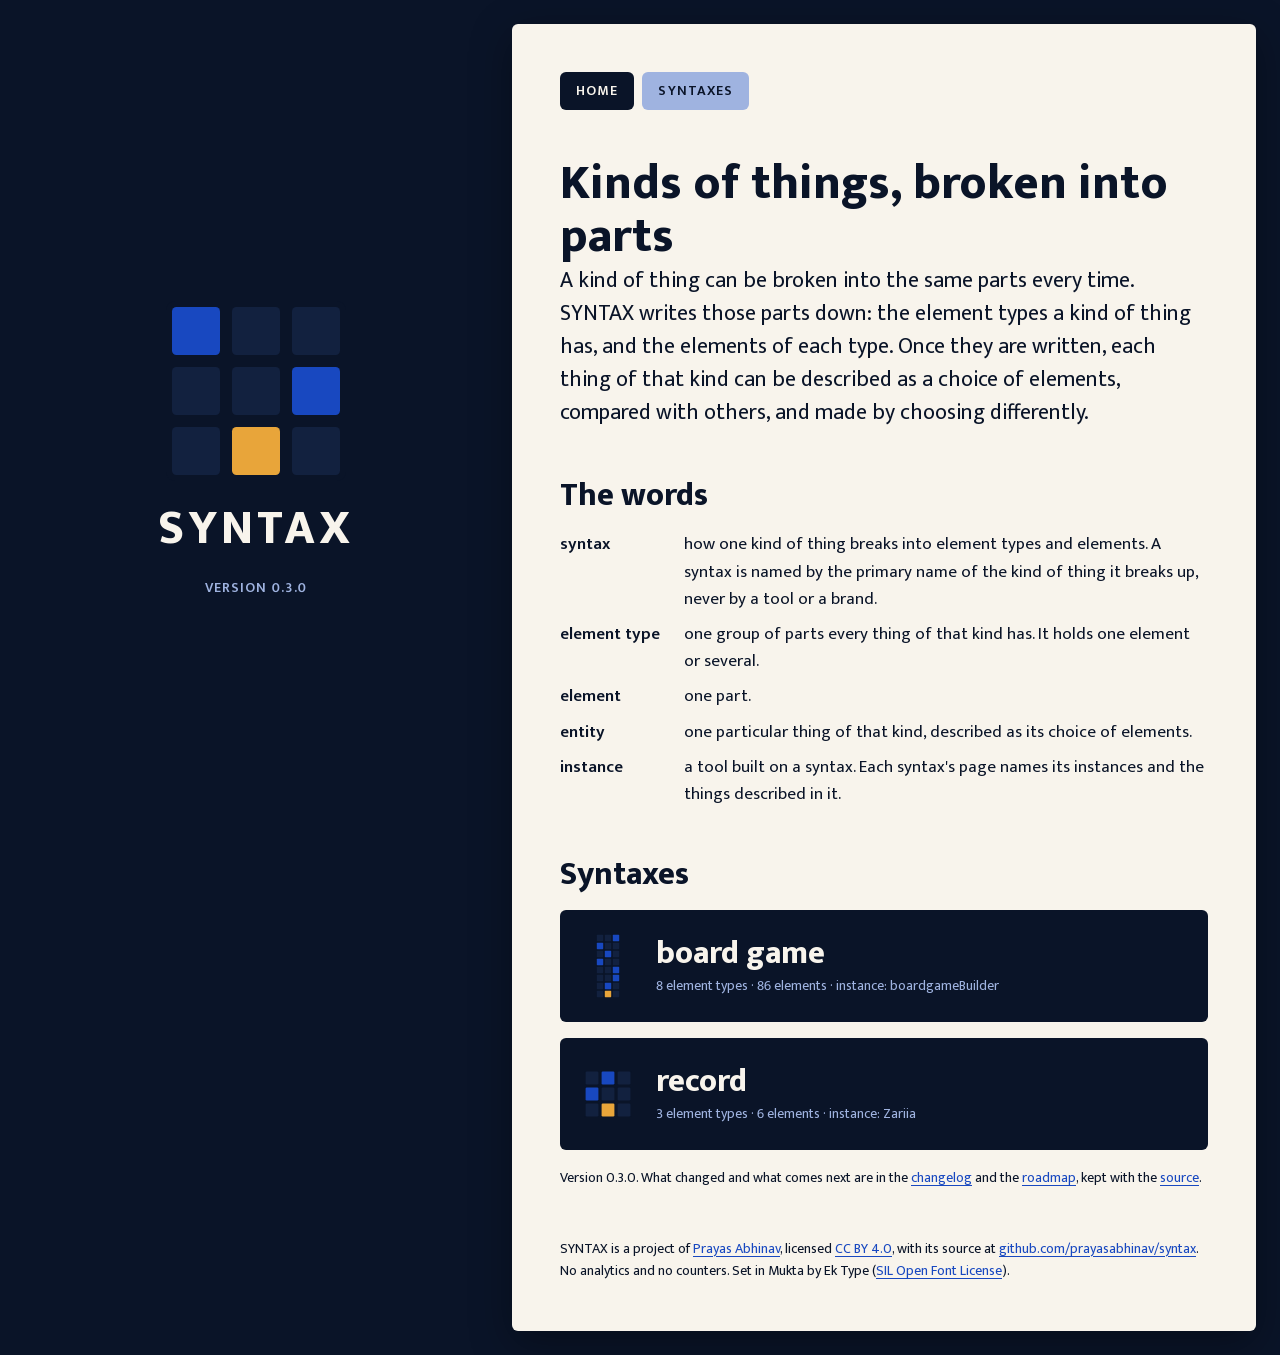
==== site/index.html @ c4255123 "Give each syntax a family mark, made from the syntax itself" ====
<!doctype html>
<html lang="en-GB">
<head>
<meta charset="utf-8">
<meta name="viewport" content="width=device-width, initial-scale=1">
<title>SYNTAX</title>
<meta name="description" content="SYNTAX breaks kinds of things into element types and elements, so that each thing of that kind can be described, compared and made from the same parts.">
<link rel="icon" href="/favicon.svg" type="image/svg+xml">
<link rel="preload" href="/fonts/mukta-400.woff2" as="font" type="font/woff2" crossorigin>
<style>/* SYNTAX — frontend-design-prayas-plain: the fixed tokens, Mukta only, served from /fonts with no request to Google.
   Two zones: the field (the mark alone on the night) and the sheet (everything read). */
@font-face { font-family: "Mukta"; font-weight: 400; font-display: swap; src: url(/fonts/mukta-400.woff2) format("woff2"); }
@font-face { font-family: "Mukta"; font-weight: 600; font-display: swap; src: url(/fonts/mukta-600.woff2) format("woff2"); }
@font-face { font-family: "Mukta"; font-weight: 800; font-display: swap; src: url(/fonts/mukta-800.woff2) format("woff2"); }

:root {
  --ground: #0a1428; --deep: #12213f; --cobalt: #1848c0; --cobalt-2: #3a6ae0; --mist: #9fb3e0;
  --sheet: #f8f4ec; --ink: #0a1428; --warm: #e8a53a; --radius: 6px;
  color-scheme: dark;
}
* { box-sizing: border-box; }
body { margin: 0; background: var(--ground); color: var(--ink); font: 400 17px/1.6 "Mukta", "Noto Sans", "Segoe UI", sans-serif; }

.page { display: grid; grid-template-columns: minmax(0, 2fr) minmax(0, 3fr); min-height: 100vh; }
.field { position: sticky; top: 0; height: 100vh; display: flex; flex-direction: column; justify-content: center; align-items: center; gap: 24px; padding: 48px 24px; color: var(--mist); }
.field a { color: inherit; text-decoration: none; display: flex; flex-direction: column; align-items: center; gap: 24px; }
.field svg { width: min(16rem, 60%); max-height: 56vh; height: auto; display: block; }
.field .v a { display: inline; color: inherit; }
.field .word { font-weight: 800; font-size: 48px; line-height: 1; letter-spacing: 0.08em; color: var(--sheet); }
.field .v { font-weight: 600; font-size: 14px; letter-spacing: 0.08em; text-transform: uppercase; font-variant-numeric: tabular-nums; }

.sheet { background: var(--sheet); margin: 24px 24px 24px 0; border-radius: var(--radius); box-shadow: 0 12px 40px rgba(0, 0, 0, 0.35); padding: 48px; }
main, footer { max-width: 46rem; }
.nav { display: flex; flex-wrap: wrap; gap: 8px; margin-bottom: 48px; }
.nav a { font-weight: 600; font-size: 14px; letter-spacing: 0.08em; text-transform: uppercase; color: var(--ink); text-decoration: none; background: var(--mist); padding: 8px 16px; border-radius: var(--radius); }
.nav a:hover, .nav a:focus-visible { background: var(--cobalt); color: var(--sheet); }
.nav a[aria-current="page"] { background: var(--ink); color: var(--sheet); }
main > * + * { margin-top: 16px; }
h1 { font-weight: 800; font-size: 48px; line-height: 1.1; margin: 0; }
h2 { font-weight: 800; font-size: 32px; line-height: 1.2; margin: 48px 0 0; }
h3 { font-weight: 800; font-size: 22px; line-height: 1.3; margin: 32px 0 0; }
p { margin: 0; }
.lede { font-size: 22px; line-height: 1.5; }
.label, .holds { font-weight: 600; font-size: 14px; letter-spacing: 0.08em; text-transform: uppercase; }
.holds { color: var(--cobalt); margin-left: 8px; vertical-align: middle; }
.aside { font-size: 14px; }
a { color: var(--cobalt); text-underline-offset: 3px; }

dl { display: grid; grid-template-columns: max-content minmax(0, 1fr); gap: 8px 24px; margin: 16px 0 0; }
dt { font-weight: 600; }
dd { margin: 0; }

/* A syntax on the index, and a type on its page: flat blocks of the deep tone, never a coloured rule */
.syntaxes { list-style: none; padding: 0; display: grid; gap: 16px; }
.syntaxes a { display: grid; grid-template-columns: auto minmax(0, 1fr); column-gap: 24px; align-items: center; background: var(--ink); color: var(--sheet); border-radius: var(--radius); padding: 24px; text-decoration: none; }
.syntaxes svg { grid-row: span 2; width: 48px; height: 64px; display: block; }
.syntaxes .name { display: block; font-weight: 800; font-size: 32px; line-height: 1.2; }
.syntaxes .what { display: block; font-size: 14px; color: var(--mist); font-variant-numeric: tabular-nums; }
.syntaxes a:hover, .syntaxes a:focus-visible { background: var(--cobalt); }
.syntaxes a:hover .what, .syntaxes a:focus-visible .what { color: var(--sheet); }

.type { margin-top: 32px; }
.type h3 { margin: 0; }
.type .aside { margin-top: 8px; font-size: 17px; }

.entities { display: flex; flex-wrap: wrap; gap: 8px; list-style: none; padding: 0; }
.entities a { display: block; background: var(--ink); color: var(--sheet); border-radius: var(--radius); padding: 4px 12px; font-size: 14px; text-decoration: none; }
.entities a:hover, .entities a:focus-visible { background: var(--cobalt); }

footer { margin-top: 48px; font-size: 14px; }

@media (max-width: 900px) {
  .page { grid-template-columns: minmax(0, 1fr); }
  .field { position: static; height: auto; padding: 32px 16px 24px; }
  .field a { flex-direction: row; gap: 16px; }
  .field svg { width: auto; height: 48px; }
  .field .word { font-size: 32px; }
  .sheet { margin: 0 16px 16px; padding: 24px; }
  .nav { margin-bottom: 32px; }
  h1 { font-size: 32px; }
  h2 { font-size: 22px; margin-top: 32px; }
  .lede { font-size: 17px; }
  dl { grid-template-columns: minmax(0, 1fr); gap: 0; }
  dd { margin-bottom: 8px; }
}
</style>
</head>
<body>
<div class="page">
<div class="field"><a href="/"><svg xmlns="http://www.w3.org/2000/svg" viewBox="0 0 120 120" role="img" aria-label="SYNTAX">
  <title>SYNTAX: three element types, one element chosen from each</title>
  <rect width="120" height="120" rx="6" fill="#0a1428"/>
  <g fill="#12213f">
    <rect x="44" y="4" width="32" height="32" rx="3"/><rect x="84" y="4" width="32" height="32" rx="3"/>
    <rect x="4" y="44" width="32" height="32" rx="3"/><rect x="44" y="44" width="32" height="32" rx="3"/>
    <rect x="4" y="84" width="32" height="32" rx="3"/><rect x="84" y="84" width="32" height="32" rx="3"/>
  </g>
  <rect x="4" y="4" width="32" height="32" rx="3" fill="#1848c0"/>
  <rect x="84" y="44" width="32" height="32" rx="3" fill="#1848c0"/>
  <rect x="44" y="84" width="32" height="32" rx="3" fill="#e8a53a"/>
</svg>
<span class="word">SYNTAX</span></a><span class="v">Version 0.3.0</span></div>
<div class="sheet">
<nav class="nav"><a href="/" aria-current="page">Home</a><a href="/syntaxes/">Syntaxes</a></nav>
<main><h1>Kinds of things, broken into parts</h1>
<p class="lede">A kind of thing can be broken into the same parts every time. SYNTAX writes those parts down: the element types a kind of thing has, and the elements of each type. Once they are written, each thing of that kind can be described as a choice of elements, compared with others, and made by choosing differently.</p>
<h2>The words</h2>
<dl class="words">
<dt>syntax</dt><dd>how one kind of thing breaks into element types and elements. A syntax is named by the primary name of the kind of thing it breaks up, never by a tool or a brand.</dd>
<dt>element type</dt><dd>one group of parts every thing of that kind has. It holds one element or several.</dd>
<dt>element</dt><dd>one part.</dd>
<dt>entity</dt><dd>one particular thing of that kind, described as its choice of elements.</dd>
<dt>instance</dt><dd>a tool built on a syntax. Each syntax's page names its instances and the things described in it.</dd>
</dl>
<h2>Syntaxes</h2>
<ul class="syntaxes"><li><a href="/board-game/"><svg xmlns="http://www.w3.org/2000/svg" viewBox="0 0 120 320" role="img" aria-label="The board game syntax"><title>The board game syntax: 8 element types, one element chosen from each</title><rect width="120" height="320" rx="6" fill="#0a1428"/><rect x="4" y="4" width="32" height="32" rx="3" fill="#12213f"/><rect x="44" y="4" width="32" height="32" rx="3" fill="#12213f"/><rect x="84" y="4" width="32" height="32" rx="3" fill="#1848c0"/><rect x="4" y="44" width="32" height="32" rx="3" fill="#1848c0"/><rect x="44" y="44" width="32" height="32" rx="3" fill="#12213f"/><rect x="84" y="44" width="32" height="32" rx="3" fill="#12213f"/><rect x="4" y="84" width="32" height="32" rx="3" fill="#12213f"/><rect x="44" y="84" width="32" height="32" rx="3" fill="#1848c0"/><rect x="84" y="84" width="32" height="32" rx="3" fill="#12213f"/><rect x="4" y="124" width="32" height="32" rx="3" fill="#1848c0"/><rect x="44" y="124" width="32" height="32" rx="3" fill="#12213f"/><rect x="84" y="124" width="32" height="32" rx="3" fill="#12213f"/><rect x="4" y="164" width="32" height="32" rx="3" fill="#12213f"/><rect x="44" y="164" width="32" height="32" rx="3" fill="#12213f"/><rect x="84" y="164" width="32" height="32" rx="3" fill="#1848c0"/><rect x="4" y="204" width="32" height="32" rx="3" fill="#12213f"/><rect x="44" y="204" width="32" height="32" rx="3" fill="#12213f"/><rect x="84" y="204" width="32" height="32" rx="3" fill="#1848c0"/><rect x="4" y="244" width="32" height="32" rx="3" fill="#12213f"/><rect x="44" y="244" width="32" height="32" rx="3" fill="#1848c0"/><rect x="84" y="244" width="32" height="32" rx="3" fill="#12213f"/><rect x="4" y="284" width="32" height="32" rx="3" fill="#12213f"/><rect x="44" y="284" width="32" height="32" rx="3" fill="#e8a53a"/><rect x="84" y="284" width="32" height="32" rx="3" fill="#12213f"/></svg><span class="name">board game</span><span class="what">8 element types · 86 elements · instance: boardgameBuilder</span></a></li><li><a href="/record/"><svg xmlns="http://www.w3.org/2000/svg" viewBox="0 0 120 120" role="img" aria-label="The record syntax"><title>The record syntax: 3 element types, one element chosen from each</title><rect width="120" height="120" rx="6" fill="#0a1428"/><rect x="4" y="4" width="32" height="32" rx="3" fill="#12213f"/><rect x="44" y="4" width="32" height="32" rx="3" fill="#1848c0"/><rect x="84" y="4" width="32" height="32" rx="3" fill="#12213f"/><rect x="4" y="44" width="32" height="32" rx="3" fill="#1848c0"/><rect x="44" y="44" width="32" height="32" rx="3" fill="#12213f"/><rect x="84" y="44" width="32" height="32" rx="3" fill="#12213f"/><rect x="4" y="84" width="32" height="32" rx="3" fill="#12213f"/><rect x="44" y="84" width="32" height="32" rx="3" fill="#e8a53a"/><rect x="84" y="84" width="32" height="32" rx="3" fill="#12213f"/></svg><span class="name">record</span><span class="what">3 element types · 6 elements · instance: Zariia</span></a></li></ul>
<p class="aside">Version 0.3.0. What changed and what comes next are in the <a href="https://github.com/prayasabhinav/syntax/blob/main/CHANGELOG.md">changelog</a> and the <a href="https://github.com/prayasabhinav/syntax/blob/main/ROADMAP.md">roadmap</a>, kept with the <a href="https://github.com/prayasabhinav/syntax">source</a>.</p></main>
<footer><p>SYNTAX is a project of <a href="https://prayasabhinav.net">Prayas Abhinav</a>, licensed <a href="https://creativecommons.org/licenses/by/4.0/">CC BY 4.0</a>, with its source at <a href="https://github.com/prayasabhinav/syntax">github.com/prayasabhinav/syntax</a>. No analytics and no counters. Set in Mukta by Ek Type (<a href="/fonts/OFL.txt">SIL Open Font License</a>).</p></footer>
</div>
</div>
</body>
</html>
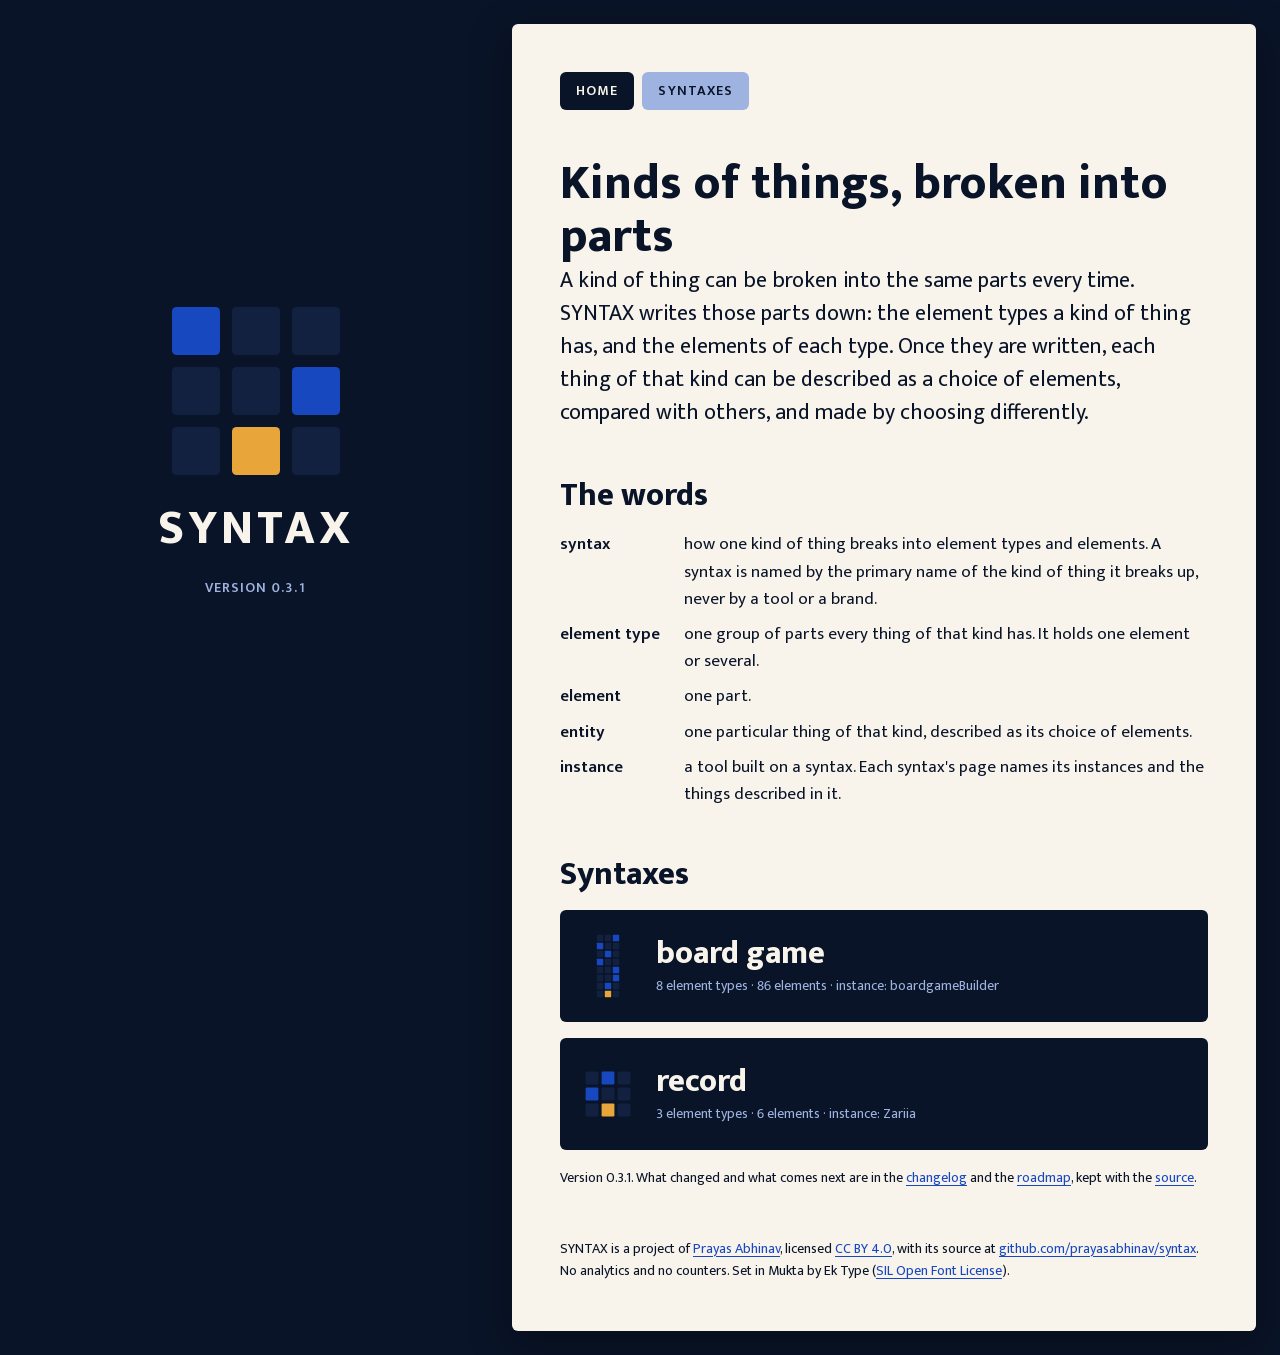
==== commit 327b869c: "Link the record syntax's instance to Zariia's simulator (0.3.1)" ====
--- a/site/index.html
+++ b/site/index.html
@@ -99,7 +99,7 @@
   <rect x="84" y="44" width="32" height="32" rx="3" fill="#1848c0"/>
   <rect x="44" y="84" width="32" height="32" rx="3" fill="#e8a53a"/>
 </svg>
-<span class="word">SYNTAX</span></a><span class="v">Version 0.3.0</span></div>
+<span class="word">SYNTAX</span></a><span class="v">Version 0.3.1</span></div>
 <div class="sheet">
 <nav class="nav"><a href="/" aria-current="page">Home</a><a href="/syntaxes/">Syntaxes</a></nav>
 <main><h1>Kinds of things, broken into parts</h1>
@@ -114,7 +114,7 @@
 </dl>
 <h2>Syntaxes</h2>
 <ul class="syntaxes"><li><a href="/board-game/"><svg xmlns="http://www.w3.org/2000/svg" viewBox="0 0 120 320" role="img" aria-label="The board game syntax"><title>The board game syntax: 8 element types, one element chosen from each</title><rect width="120" height="320" rx="6" fill="#0a1428"/><rect x="4" y="4" width="32" height="32" rx="3" fill="#12213f"/><rect x="44" y="4" width="32" height="32" rx="3" fill="#12213f"/><rect x="84" y="4" width="32" height="32" rx="3" fill="#1848c0"/><rect x="4" y="44" width="32" height="32" rx="3" fill="#1848c0"/><rect x="44" y="44" width="32" height="32" rx="3" fill="#12213f"/><rect x="84" y="44" width="32" height="32" rx="3" fill="#12213f"/><rect x="4" y="84" width="32" height="32" rx="3" fill="#12213f"/><rect x="44" y="84" width="32" height="32" rx="3" fill="#1848c0"/><rect x="84" y="84" width="32" height="32" rx="3" fill="#12213f"/><rect x="4" y="124" width="32" height="32" rx="3" fill="#1848c0"/><rect x="44" y="124" width="32" height="32" rx="3" fill="#12213f"/><rect x="84" y="124" width="32" height="32" rx="3" fill="#12213f"/><rect x="4" y="164" width="32" height="32" rx="3" fill="#12213f"/><rect x="44" y="164" width="32" height="32" rx="3" fill="#12213f"/><rect x="84" y="164" width="32" height="32" rx="3" fill="#1848c0"/><rect x="4" y="204" width="32" height="32" rx="3" fill="#12213f"/><rect x="44" y="204" width="32" height="32" rx="3" fill="#12213f"/><rect x="84" y="204" width="32" height="32" rx="3" fill="#1848c0"/><rect x="4" y="244" width="32" height="32" rx="3" fill="#12213f"/><rect x="44" y="244" width="32" height="32" rx="3" fill="#1848c0"/><rect x="84" y="244" width="32" height="32" rx="3" fill="#12213f"/><rect x="4" y="284" width="32" height="32" rx="3" fill="#12213f"/><rect x="44" y="284" width="32" height="32" rx="3" fill="#e8a53a"/><rect x="84" y="284" width="32" height="32" rx="3" fill="#12213f"/></svg><span class="name">board game</span><span class="what">8 element types · 86 elements · instance: boardgameBuilder</span></a></li><li><a href="/record/"><svg xmlns="http://www.w3.org/2000/svg" viewBox="0 0 120 120" role="img" aria-label="The record syntax"><title>The record syntax: 3 element types, one element chosen from each</title><rect width="120" height="120" rx="6" fill="#0a1428"/><rect x="4" y="4" width="32" height="32" rx="3" fill="#12213f"/><rect x="44" y="4" width="32" height="32" rx="3" fill="#1848c0"/><rect x="84" y="4" width="32" height="32" rx="3" fill="#12213f"/><rect x="4" y="44" width="32" height="32" rx="3" fill="#1848c0"/><rect x="44" y="44" width="32" height="32" rx="3" fill="#12213f"/><rect x="84" y="44" width="32" height="32" rx="3" fill="#12213f"/><rect x="4" y="84" width="32" height="32" rx="3" fill="#12213f"/><rect x="44" y="84" width="32" height="32" rx="3" fill="#e8a53a"/><rect x="84" y="84" width="32" height="32" rx="3" fill="#12213f"/></svg><span class="name">record</span><span class="what">3 element types · 6 elements · instance: Zariia</span></a></li></ul>
-<p class="aside">Version 0.3.0. What changed and what comes next are in the <a href="https://github.com/prayasabhinav/syntax/blob/main/CHANGELOG.md">changelog</a> and the <a href="https://github.com/prayasabhinav/syntax/blob/main/ROADMAP.md">roadmap</a>, kept with the <a href="https://github.com/prayasabhinav/syntax">source</a>.</p></main>
+<p class="aside">Version 0.3.1. What changed and what comes next are in the <a href="https://github.com/prayasabhinav/syntax/blob/main/CHANGELOG.md">changelog</a> and the <a href="https://github.com/prayasabhinav/syntax/blob/main/ROADMAP.md">roadmap</a>, kept with the <a href="https://github.com/prayasabhinav/syntax">source</a>.</p></main>
 <footer><p>SYNTAX is a project of <a href="https://prayasabhinav.net">Prayas Abhinav</a>, licensed <a href="https://creativecommons.org/licenses/by/4.0/">CC BY 4.0</a>, with its source at <a href="https://github.com/prayasabhinav/syntax">github.com/prayasabhinav/syntax</a>. No analytics and no counters. Set in Mukta by Ek Type (<a href="/fonts/OFL.txt">SIL Open Font License</a>).</p></footer>
 </div>
 </div>
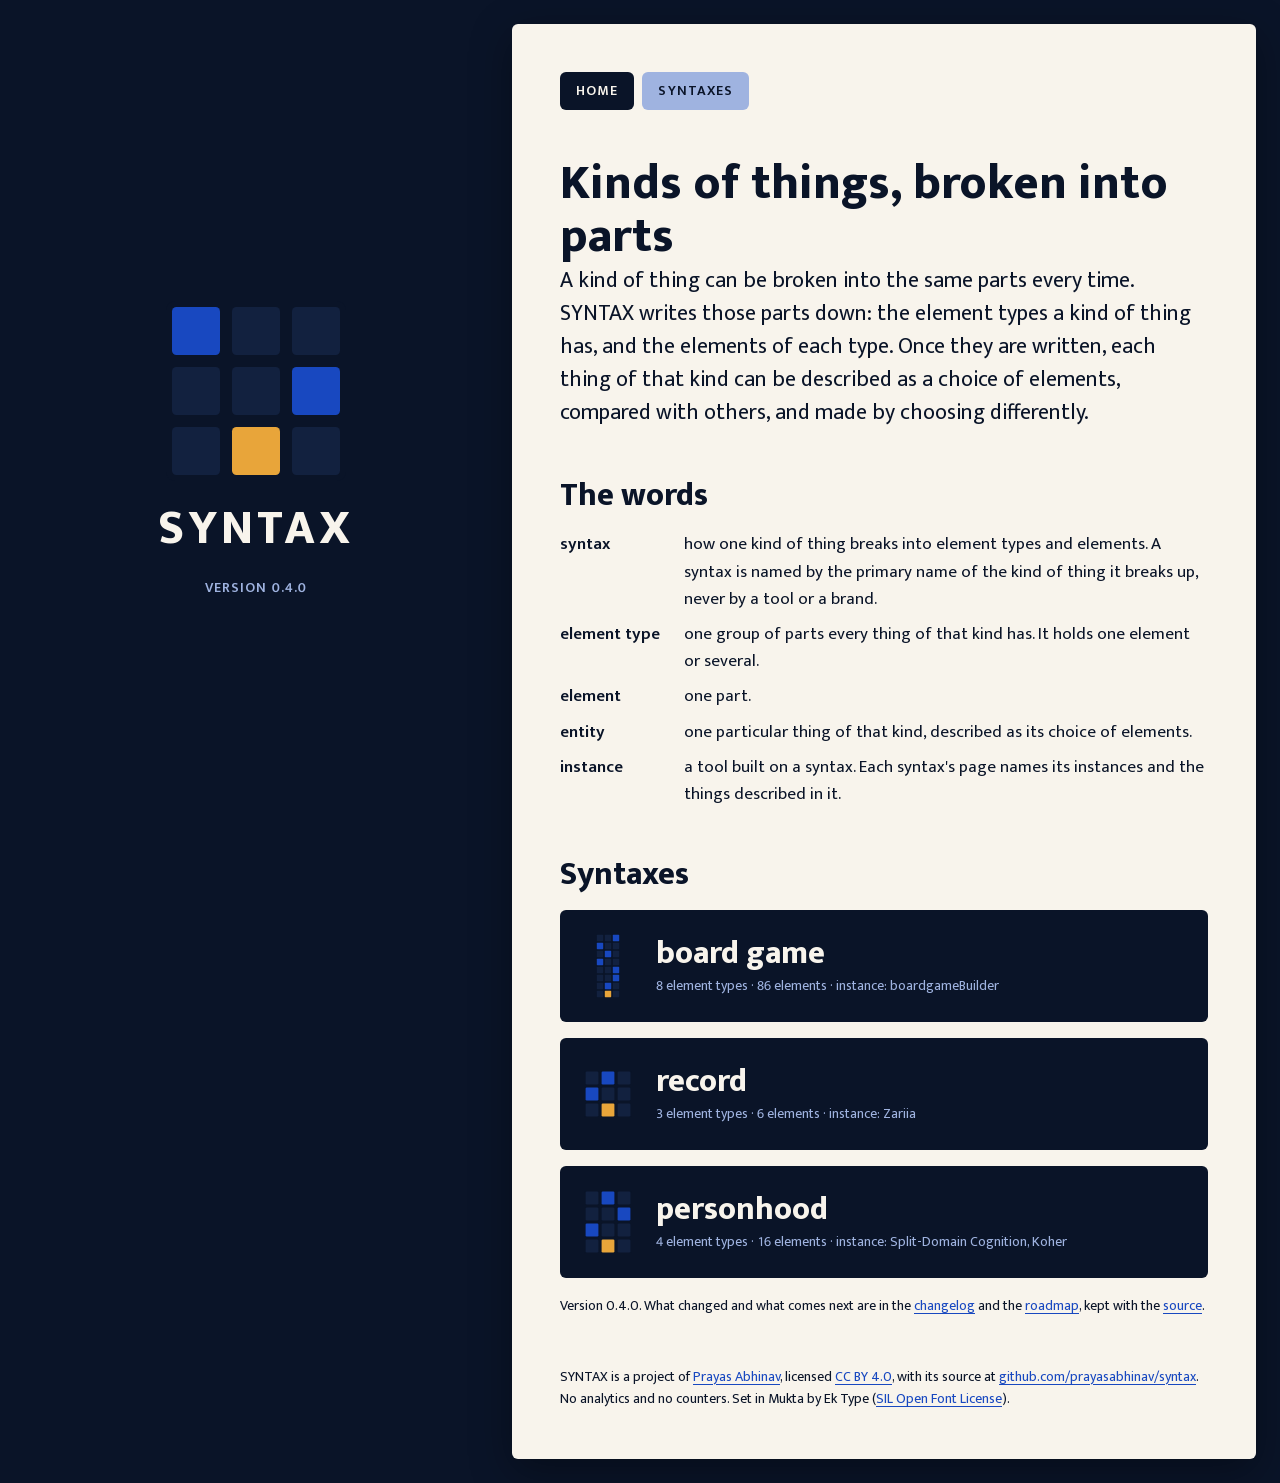
==== commit d39b79dc: "Add the personhood syntax, read from Split-Domain Cognition (0.4.0)" ====
--- a/site/index.html
+++ b/site/index.html
@@ -99,7 +99,7 @@
   <rect x="84" y="44" width="32" height="32" rx="3" fill="#1848c0"/>
   <rect x="44" y="84" width="32" height="32" rx="3" fill="#e8a53a"/>
 </svg>
-<span class="word">SYNTAX</span></a><span class="v">Version 0.3.1</span></div>
+<span class="word">SYNTAX</span></a><span class="v">Version 0.4.0</span></div>
 <div class="sheet">
 <nav class="nav"><a href="/" aria-current="page">Home</a><a href="/syntaxes/">Syntaxes</a></nav>
 <main><h1>Kinds of things, broken into parts</h1>
@@ -113,8 +113,8 @@
 <dt>instance</dt><dd>a tool built on a syntax. Each syntax's page names its instances and the things described in it.</dd>
 </dl>
 <h2>Syntaxes</h2>
-<ul class="syntaxes"><li><a href="/board-game/"><svg xmlns="http://www.w3.org/2000/svg" viewBox="0 0 120 320" role="img" aria-label="The board game syntax"><title>The board game syntax: 8 element types, one element chosen from each</title><rect width="120" height="320" rx="6" fill="#0a1428"/><rect x="4" y="4" width="32" height="32" rx="3" fill="#12213f"/><rect x="44" y="4" width="32" height="32" rx="3" fill="#12213f"/><rect x="84" y="4" width="32" height="32" rx="3" fill="#1848c0"/><rect x="4" y="44" width="32" height="32" rx="3" fill="#1848c0"/><rect x="44" y="44" width="32" height="32" rx="3" fill="#12213f"/><rect x="84" y="44" width="32" height="32" rx="3" fill="#12213f"/><rect x="4" y="84" width="32" height="32" rx="3" fill="#12213f"/><rect x="44" y="84" width="32" height="32" rx="3" fill="#1848c0"/><rect x="84" y="84" width="32" height="32" rx="3" fill="#12213f"/><rect x="4" y="124" width="32" height="32" rx="3" fill="#1848c0"/><rect x="44" y="124" width="32" height="32" rx="3" fill="#12213f"/><rect x="84" y="124" width="32" height="32" rx="3" fill="#12213f"/><rect x="4" y="164" width="32" height="32" rx="3" fill="#12213f"/><rect x="44" y="164" width="32" height="32" rx="3" fill="#12213f"/><rect x="84" y="164" width="32" height="32" rx="3" fill="#1848c0"/><rect x="4" y="204" width="32" height="32" rx="3" fill="#12213f"/><rect x="44" y="204" width="32" height="32" rx="3" fill="#12213f"/><rect x="84" y="204" width="32" height="32" rx="3" fill="#1848c0"/><rect x="4" y="244" width="32" height="32" rx="3" fill="#12213f"/><rect x="44" y="244" width="32" height="32" rx="3" fill="#1848c0"/><rect x="84" y="244" width="32" height="32" rx="3" fill="#12213f"/><rect x="4" y="284" width="32" height="32" rx="3" fill="#12213f"/><rect x="44" y="284" width="32" height="32" rx="3" fill="#e8a53a"/><rect x="84" y="284" width="32" height="32" rx="3" fill="#12213f"/></svg><span class="name">board game</span><span class="what">8 element types · 86 elements · instance: boardgameBuilder</span></a></li><li><a href="/record/"><svg xmlns="http://www.w3.org/2000/svg" viewBox="0 0 120 120" role="img" aria-label="The record syntax"><title>The record syntax: 3 element types, one element chosen from each</title><rect width="120" height="120" rx="6" fill="#0a1428"/><rect x="4" y="4" width="32" height="32" rx="3" fill="#12213f"/><rect x="44" y="4" width="32" height="32" rx="3" fill="#1848c0"/><rect x="84" y="4" width="32" height="32" rx="3" fill="#12213f"/><rect x="4" y="44" width="32" height="32" rx="3" fill="#1848c0"/><rect x="44" y="44" width="32" height="32" rx="3" fill="#12213f"/><rect x="84" y="44" width="32" height="32" rx="3" fill="#12213f"/><rect x="4" y="84" width="32" height="32" rx="3" fill="#12213f"/><rect x="44" y="84" width="32" height="32" rx="3" fill="#e8a53a"/><rect x="84" y="84" width="32" height="32" rx="3" fill="#12213f"/></svg><span class="name">record</span><span class="what">3 element types · 6 elements · instance: Zariia</span></a></li></ul>
-<p class="aside">Version 0.3.1. What changed and what comes next are in the <a href="https://github.com/prayasabhinav/syntax/blob/main/CHANGELOG.md">changelog</a> and the <a href="https://github.com/prayasabhinav/syntax/blob/main/ROADMAP.md">roadmap</a>, kept with the <a href="https://github.com/prayasabhinav/syntax">source</a>.</p></main>
+<ul class="syntaxes"><li><a href="/board-game/"><svg xmlns="http://www.w3.org/2000/svg" viewBox="0 0 120 320" role="img" aria-label="The board game syntax"><title>The board game syntax: 8 element types, one element chosen from each</title><rect width="120" height="320" rx="6" fill="#0a1428"/><rect x="4" y="4" width="32" height="32" rx="3" fill="#12213f"/><rect x="44" y="4" width="32" height="32" rx="3" fill="#12213f"/><rect x="84" y="4" width="32" height="32" rx="3" fill="#1848c0"/><rect x="4" y="44" width="32" height="32" rx="3" fill="#1848c0"/><rect x="44" y="44" width="32" height="32" rx="3" fill="#12213f"/><rect x="84" y="44" width="32" height="32" rx="3" fill="#12213f"/><rect x="4" y="84" width="32" height="32" rx="3" fill="#12213f"/><rect x="44" y="84" width="32" height="32" rx="3" fill="#1848c0"/><rect x="84" y="84" width="32" height="32" rx="3" fill="#12213f"/><rect x="4" y="124" width="32" height="32" rx="3" fill="#1848c0"/><rect x="44" y="124" width="32" height="32" rx="3" fill="#12213f"/><rect x="84" y="124" width="32" height="32" rx="3" fill="#12213f"/><rect x="4" y="164" width="32" height="32" rx="3" fill="#12213f"/><rect x="44" y="164" width="32" height="32" rx="3" fill="#12213f"/><rect x="84" y="164" width="32" height="32" rx="3" fill="#1848c0"/><rect x="4" y="204" width="32" height="32" rx="3" fill="#12213f"/><rect x="44" y="204" width="32" height="32" rx="3" fill="#12213f"/><rect x="84" y="204" width="32" height="32" rx="3" fill="#1848c0"/><rect x="4" y="244" width="32" height="32" rx="3" fill="#12213f"/><rect x="44" y="244" width="32" height="32" rx="3" fill="#1848c0"/><rect x="84" y="244" width="32" height="32" rx="3" fill="#12213f"/><rect x="4" y="284" width="32" height="32" rx="3" fill="#12213f"/><rect x="44" y="284" width="32" height="32" rx="3" fill="#e8a53a"/><rect x="84" y="284" width="32" height="32" rx="3" fill="#12213f"/></svg><span class="name">board game</span><span class="what">8 element types · 86 elements · instance: boardgameBuilder</span></a></li><li><a href="/record/"><svg xmlns="http://www.w3.org/2000/svg" viewBox="0 0 120 120" role="img" aria-label="The record syntax"><title>The record syntax: 3 element types, one element chosen from each</title><rect width="120" height="120" rx="6" fill="#0a1428"/><rect x="4" y="4" width="32" height="32" rx="3" fill="#12213f"/><rect x="44" y="4" width="32" height="32" rx="3" fill="#1848c0"/><rect x="84" y="4" width="32" height="32" rx="3" fill="#12213f"/><rect x="4" y="44" width="32" height="32" rx="3" fill="#1848c0"/><rect x="44" y="44" width="32" height="32" rx="3" fill="#12213f"/><rect x="84" y="44" width="32" height="32" rx="3" fill="#12213f"/><rect x="4" y="84" width="32" height="32" rx="3" fill="#12213f"/><rect x="44" y="84" width="32" height="32" rx="3" fill="#e8a53a"/><rect x="84" y="84" width="32" height="32" rx="3" fill="#12213f"/></svg><span class="name">record</span><span class="what">3 element types · 6 elements · instance: Zariia</span></a></li><li><a href="/personhood/"><svg xmlns="http://www.w3.org/2000/svg" viewBox="0 0 120 160" role="img" aria-label="The personhood syntax"><title>The personhood syntax: 4 element types, one element chosen from each</title><rect width="120" height="160" rx="6" fill="#0a1428"/><rect x="4" y="4" width="32" height="32" rx="3" fill="#12213f"/><rect x="44" y="4" width="32" height="32" rx="3" fill="#1848c0"/><rect x="84" y="4" width="32" height="32" rx="3" fill="#12213f"/><rect x="4" y="44" width="32" height="32" rx="3" fill="#12213f"/><rect x="44" y="44" width="32" height="32" rx="3" fill="#12213f"/><rect x="84" y="44" width="32" height="32" rx="3" fill="#1848c0"/><rect x="4" y="84" width="32" height="32" rx="3" fill="#1848c0"/><rect x="44" y="84" width="32" height="32" rx="3" fill="#12213f"/><rect x="84" y="84" width="32" height="32" rx="3" fill="#12213f"/><rect x="4" y="124" width="32" height="32" rx="3" fill="#12213f"/><rect x="44" y="124" width="32" height="32" rx="3" fill="#e8a53a"/><rect x="84" y="124" width="32" height="32" rx="3" fill="#12213f"/></svg><span class="name">personhood</span><span class="what">4 element types · 16 elements · instance: Split-Domain Cognition, Koher</span></a></li></ul>
+<p class="aside">Version 0.4.0. What changed and what comes next are in the <a href="https://github.com/prayasabhinav/syntax/blob/main/CHANGELOG.md">changelog</a> and the <a href="https://github.com/prayasabhinav/syntax/blob/main/ROADMAP.md">roadmap</a>, kept with the <a href="https://github.com/prayasabhinav/syntax">source</a>.</p></main>
 <footer><p>SYNTAX is a project of <a href="https://prayasabhinav.net">Prayas Abhinav</a>, licensed <a href="https://creativecommons.org/licenses/by/4.0/">CC BY 4.0</a>, with its source at <a href="https://github.com/prayasabhinav/syntax">github.com/prayasabhinav/syntax</a>. No analytics and no counters. Set in Mukta by Ek Type (<a href="/fonts/OFL.txt">SIL Open Font License</a>).</p></footer>
 </div>
 </div>
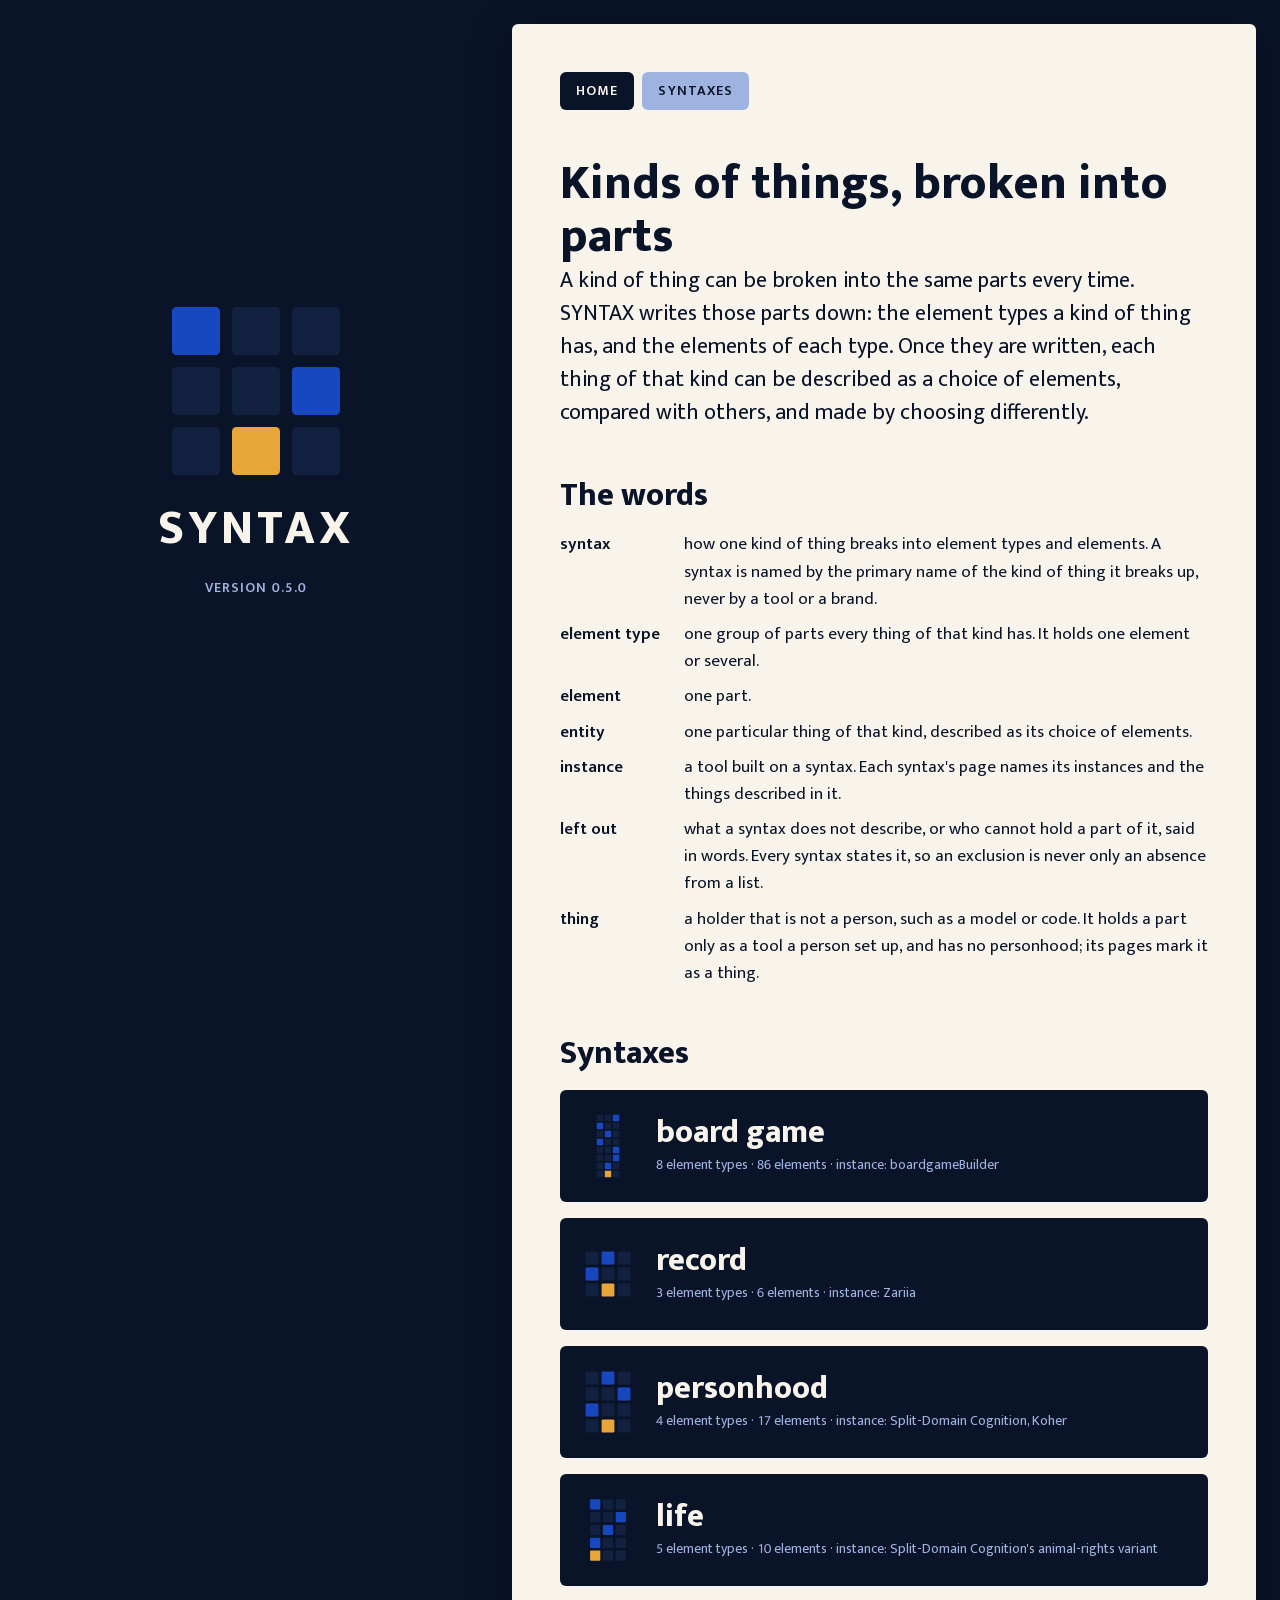
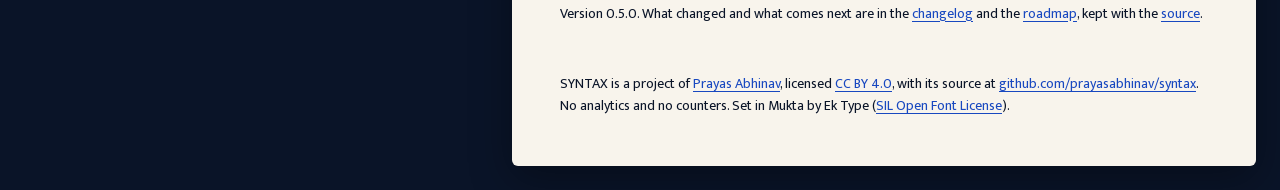
==== commit 463d4807: "Add the life syntax; state what every syntax leaves out; mark things as things (0.5.0)" ====
--- a/site/index.html
+++ b/site/index.html
@@ -99,7 +99,7 @@
   <rect x="84" y="44" width="32" height="32" rx="3" fill="#1848c0"/>
   <rect x="44" y="84" width="32" height="32" rx="3" fill="#e8a53a"/>
 </svg>
-<span class="word">SYNTAX</span></a><span class="v">Version 0.4.0</span></div>
+<span class="word">SYNTAX</span></a><span class="v">Version 0.5.0</span></div>
 <div class="sheet">
 <nav class="nav"><a href="/" aria-current="page">Home</a><a href="/syntaxes/">Syntaxes</a></nav>
 <main><h1>Kinds of things, broken into parts</h1>
@@ -111,10 +111,12 @@
 <dt>element</dt><dd>one part.</dd>
 <dt>entity</dt><dd>one particular thing of that kind, described as its choice of elements.</dd>
 <dt>instance</dt><dd>a tool built on a syntax. Each syntax's page names its instances and the things described in it.</dd>
+<dt>left out</dt><dd>what a syntax does not describe, or who cannot hold a part of it, said in words. Every syntax states it, so an exclusion is never only an absence from a list.</dd>
+<dt>thing</dt><dd>a holder that is not a person, such as a model or code. It holds a part only as a tool a person set up, and has no personhood; its pages mark it as a thing.</dd>
 </dl>
 <h2>Syntaxes</h2>
-<ul class="syntaxes"><li><a href="/board-game/"><svg xmlns="http://www.w3.org/2000/svg" viewBox="0 0 120 320" role="img" aria-label="The board game syntax"><title>The board game syntax: 8 element types, one element chosen from each</title><rect width="120" height="320" rx="6" fill="#0a1428"/><rect x="4" y="4" width="32" height="32" rx="3" fill="#12213f"/><rect x="44" y="4" width="32" height="32" rx="3" fill="#12213f"/><rect x="84" y="4" width="32" height="32" rx="3" fill="#1848c0"/><rect x="4" y="44" width="32" height="32" rx="3" fill="#1848c0"/><rect x="44" y="44" width="32" height="32" rx="3" fill="#12213f"/><rect x="84" y="44" width="32" height="32" rx="3" fill="#12213f"/><rect x="4" y="84" width="32" height="32" rx="3" fill="#12213f"/><rect x="44" y="84" width="32" height="32" rx="3" fill="#1848c0"/><rect x="84" y="84" width="32" height="32" rx="3" fill="#12213f"/><rect x="4" y="124" width="32" height="32" rx="3" fill="#1848c0"/><rect x="44" y="124" width="32" height="32" rx="3" fill="#12213f"/><rect x="84" y="124" width="32" height="32" rx="3" fill="#12213f"/><rect x="4" y="164" width="32" height="32" rx="3" fill="#12213f"/><rect x="44" y="164" width="32" height="32" rx="3" fill="#12213f"/><rect x="84" y="164" width="32" height="32" rx="3" fill="#1848c0"/><rect x="4" y="204" width="32" height="32" rx="3" fill="#12213f"/><rect x="44" y="204" width="32" height="32" rx="3" fill="#12213f"/><rect x="84" y="204" width="32" height="32" rx="3" fill="#1848c0"/><rect x="4" y="244" width="32" height="32" rx="3" fill="#12213f"/><rect x="44" y="244" width="32" height="32" rx="3" fill="#1848c0"/><rect x="84" y="244" width="32" height="32" rx="3" fill="#12213f"/><rect x="4" y="284" width="32" height="32" rx="3" fill="#12213f"/><rect x="44" y="284" width="32" height="32" rx="3" fill="#e8a53a"/><rect x="84" y="284" width="32" height="32" rx="3" fill="#12213f"/></svg><span class="name">board game</span><span class="what">8 element types · 86 elements · instance: boardgameBuilder</span></a></li><li><a href="/record/"><svg xmlns="http://www.w3.org/2000/svg" viewBox="0 0 120 120" role="img" aria-label="The record syntax"><title>The record syntax: 3 element types, one element chosen from each</title><rect width="120" height="120" rx="6" fill="#0a1428"/><rect x="4" y="4" width="32" height="32" rx="3" fill="#12213f"/><rect x="44" y="4" width="32" height="32" rx="3" fill="#1848c0"/><rect x="84" y="4" width="32" height="32" rx="3" fill="#12213f"/><rect x="4" y="44" width="32" height="32" rx="3" fill="#1848c0"/><rect x="44" y="44" width="32" height="32" rx="3" fill="#12213f"/><rect x="84" y="44" width="32" height="32" rx="3" fill="#12213f"/><rect x="4" y="84" width="32" height="32" rx="3" fill="#12213f"/><rect x="44" y="84" width="32" height="32" rx="3" fill="#e8a53a"/><rect x="84" y="84" width="32" height="32" rx="3" fill="#12213f"/></svg><span class="name">record</span><span class="what">3 element types · 6 elements · instance: Zariia</span></a></li><li><a href="/personhood/"><svg xmlns="http://www.w3.org/2000/svg" viewBox="0 0 120 160" role="img" aria-label="The personhood syntax"><title>The personhood syntax: 4 element types, one element chosen from each</title><rect width="120" height="160" rx="6" fill="#0a1428"/><rect x="4" y="4" width="32" height="32" rx="3" fill="#12213f"/><rect x="44" y="4" width="32" height="32" rx="3" fill="#1848c0"/><rect x="84" y="4" width="32" height="32" rx="3" fill="#12213f"/><rect x="4" y="44" width="32" height="32" rx="3" fill="#12213f"/><rect x="44" y="44" width="32" height="32" rx="3" fill="#12213f"/><rect x="84" y="44" width="32" height="32" rx="3" fill="#1848c0"/><rect x="4" y="84" width="32" height="32" rx="3" fill="#1848c0"/><rect x="44" y="84" width="32" height="32" rx="3" fill="#12213f"/><rect x="84" y="84" width="32" height="32" rx="3" fill="#12213f"/><rect x="4" y="124" width="32" height="32" rx="3" fill="#12213f"/><rect x="44" y="124" width="32" height="32" rx="3" fill="#e8a53a"/><rect x="84" y="124" width="32" height="32" rx="3" fill="#12213f"/></svg><span class="name">personhood</span><span class="what">4 element types · 16 elements · instance: Split-Domain Cognition, Koher</span></a></li></ul>
-<p class="aside">Version 0.4.0. What changed and what comes next are in the <a href="https://github.com/prayasabhinav/syntax/blob/main/CHANGELOG.md">changelog</a> and the <a href="https://github.com/prayasabhinav/syntax/blob/main/ROADMAP.md">roadmap</a>, kept with the <a href="https://github.com/prayasabhinav/syntax">source</a>.</p></main>
+<ul class="syntaxes"><li><a href="/board-game/"><svg xmlns="http://www.w3.org/2000/svg" viewBox="0 0 120 320" role="img" aria-label="The board game syntax"><title>The board game syntax: 8 element types, one element chosen from each</title><rect width="120" height="320" rx="6" fill="#0a1428"/><rect x="4" y="4" width="32" height="32" rx="3" fill="#12213f"/><rect x="44" y="4" width="32" height="32" rx="3" fill="#12213f"/><rect x="84" y="4" width="32" height="32" rx="3" fill="#1848c0"/><rect x="4" y="44" width="32" height="32" rx="3" fill="#1848c0"/><rect x="44" y="44" width="32" height="32" rx="3" fill="#12213f"/><rect x="84" y="44" width="32" height="32" rx="3" fill="#12213f"/><rect x="4" y="84" width="32" height="32" rx="3" fill="#12213f"/><rect x="44" y="84" width="32" height="32" rx="3" fill="#1848c0"/><rect x="84" y="84" width="32" height="32" rx="3" fill="#12213f"/><rect x="4" y="124" width="32" height="32" rx="3" fill="#1848c0"/><rect x="44" y="124" width="32" height="32" rx="3" fill="#12213f"/><rect x="84" y="124" width="32" height="32" rx="3" fill="#12213f"/><rect x="4" y="164" width="32" height="32" rx="3" fill="#12213f"/><rect x="44" y="164" width="32" height="32" rx="3" fill="#12213f"/><rect x="84" y="164" width="32" height="32" rx="3" fill="#1848c0"/><rect x="4" y="204" width="32" height="32" rx="3" fill="#12213f"/><rect x="44" y="204" width="32" height="32" rx="3" fill="#12213f"/><rect x="84" y="204" width="32" height="32" rx="3" fill="#1848c0"/><rect x="4" y="244" width="32" height="32" rx="3" fill="#12213f"/><rect x="44" y="244" width="32" height="32" rx="3" fill="#1848c0"/><rect x="84" y="244" width="32" height="32" rx="3" fill="#12213f"/><rect x="4" y="284" width="32" height="32" rx="3" fill="#12213f"/><rect x="44" y="284" width="32" height="32" rx="3" fill="#e8a53a"/><rect x="84" y="284" width="32" height="32" rx="3" fill="#12213f"/></svg><span class="name">board game</span><span class="what">8 element types · 86 elements · instance: boardgameBuilder</span></a></li><li><a href="/record/"><svg xmlns="http://www.w3.org/2000/svg" viewBox="0 0 120 120" role="img" aria-label="The record syntax"><title>The record syntax: 3 element types, one element chosen from each</title><rect width="120" height="120" rx="6" fill="#0a1428"/><rect x="4" y="4" width="32" height="32" rx="3" fill="#12213f"/><rect x="44" y="4" width="32" height="32" rx="3" fill="#1848c0"/><rect x="84" y="4" width="32" height="32" rx="3" fill="#12213f"/><rect x="4" y="44" width="32" height="32" rx="3" fill="#1848c0"/><rect x="44" y="44" width="32" height="32" rx="3" fill="#12213f"/><rect x="84" y="44" width="32" height="32" rx="3" fill="#12213f"/><rect x="4" y="84" width="32" height="32" rx="3" fill="#12213f"/><rect x="44" y="84" width="32" height="32" rx="3" fill="#e8a53a"/><rect x="84" y="84" width="32" height="32" rx="3" fill="#12213f"/></svg><span class="name">record</span><span class="what">3 element types · 6 elements · instance: Zariia</span></a></li><li><a href="/personhood/"><svg xmlns="http://www.w3.org/2000/svg" viewBox="0 0 120 160" role="img" aria-label="The personhood syntax"><title>The personhood syntax: 4 element types, one element chosen from each</title><rect width="120" height="160" rx="6" fill="#0a1428"/><rect x="4" y="4" width="32" height="32" rx="3" fill="#12213f"/><rect x="44" y="4" width="32" height="32" rx="3" fill="#1848c0"/><rect x="84" y="4" width="32" height="32" rx="3" fill="#12213f"/><rect x="4" y="44" width="32" height="32" rx="3" fill="#12213f"/><rect x="44" y="44" width="32" height="32" rx="3" fill="#12213f"/><rect x="84" y="44" width="32" height="32" rx="3" fill="#1848c0"/><rect x="4" y="84" width="32" height="32" rx="3" fill="#1848c0"/><rect x="44" y="84" width="32" height="32" rx="3" fill="#12213f"/><rect x="84" y="84" width="32" height="32" rx="3" fill="#12213f"/><rect x="4" y="124" width="32" height="32" rx="3" fill="#12213f"/><rect x="44" y="124" width="32" height="32" rx="3" fill="#e8a53a"/><rect x="84" y="124" width="32" height="32" rx="3" fill="#12213f"/></svg><span class="name">personhood</span><span class="what">4 element types · 17 elements · instance: Split-Domain Cognition, Koher</span></a></li><li><a href="/life/"><svg xmlns="http://www.w3.org/2000/svg" viewBox="0 0 120 200" role="img" aria-label="The life syntax"><title>The life syntax: 5 element types, one element chosen from each</title><rect width="120" height="200" rx="6" fill="#0a1428"/><rect x="4" y="4" width="32" height="32" rx="3" fill="#1848c0"/><rect x="44" y="4" width="32" height="32" rx="3" fill="#12213f"/><rect x="84" y="4" width="32" height="32" rx="3" fill="#12213f"/><rect x="4" y="44" width="32" height="32" rx="3" fill="#12213f"/><rect x="44" y="44" width="32" height="32" rx="3" fill="#12213f"/><rect x="84" y="44" width="32" height="32" rx="3" fill="#1848c0"/><rect x="4" y="84" width="32" height="32" rx="3" fill="#12213f"/><rect x="44" y="84" width="32" height="32" rx="3" fill="#1848c0"/><rect x="84" y="84" width="32" height="32" rx="3" fill="#12213f"/><rect x="4" y="124" width="32" height="32" rx="3" fill="#1848c0"/><rect x="44" y="124" width="32" height="32" rx="3" fill="#12213f"/><rect x="84" y="124" width="32" height="32" rx="3" fill="#12213f"/><rect x="4" y="164" width="32" height="32" rx="3" fill="#e8a53a"/><rect x="44" y="164" width="32" height="32" rx="3" fill="#12213f"/><rect x="84" y="164" width="32" height="32" rx="3" fill="#12213f"/></svg><span class="name">life</span><span class="what">5 element types · 10 elements · instance: Split-Domain Cognition&#x27;s animal-rights variant</span></a></li></ul>
+<p class="aside">Version 0.5.0. What changed and what comes next are in the <a href="https://github.com/prayasabhinav/syntax/blob/main/CHANGELOG.md">changelog</a> and the <a href="https://github.com/prayasabhinav/syntax/blob/main/ROADMAP.md">roadmap</a>, kept with the <a href="https://github.com/prayasabhinav/syntax">source</a>.</p></main>
 <footer><p>SYNTAX is a project of <a href="https://prayasabhinav.net">Prayas Abhinav</a>, licensed <a href="https://creativecommons.org/licenses/by/4.0/">CC BY 4.0</a>, with its source at <a href="https://github.com/prayasabhinav/syntax">github.com/prayasabhinav/syntax</a>. No analytics and no counters. Set in Mukta by Ek Type (<a href="/fonts/OFL.txt">SIL Open Font License</a>).</p></footer>
 </div>
 </div>
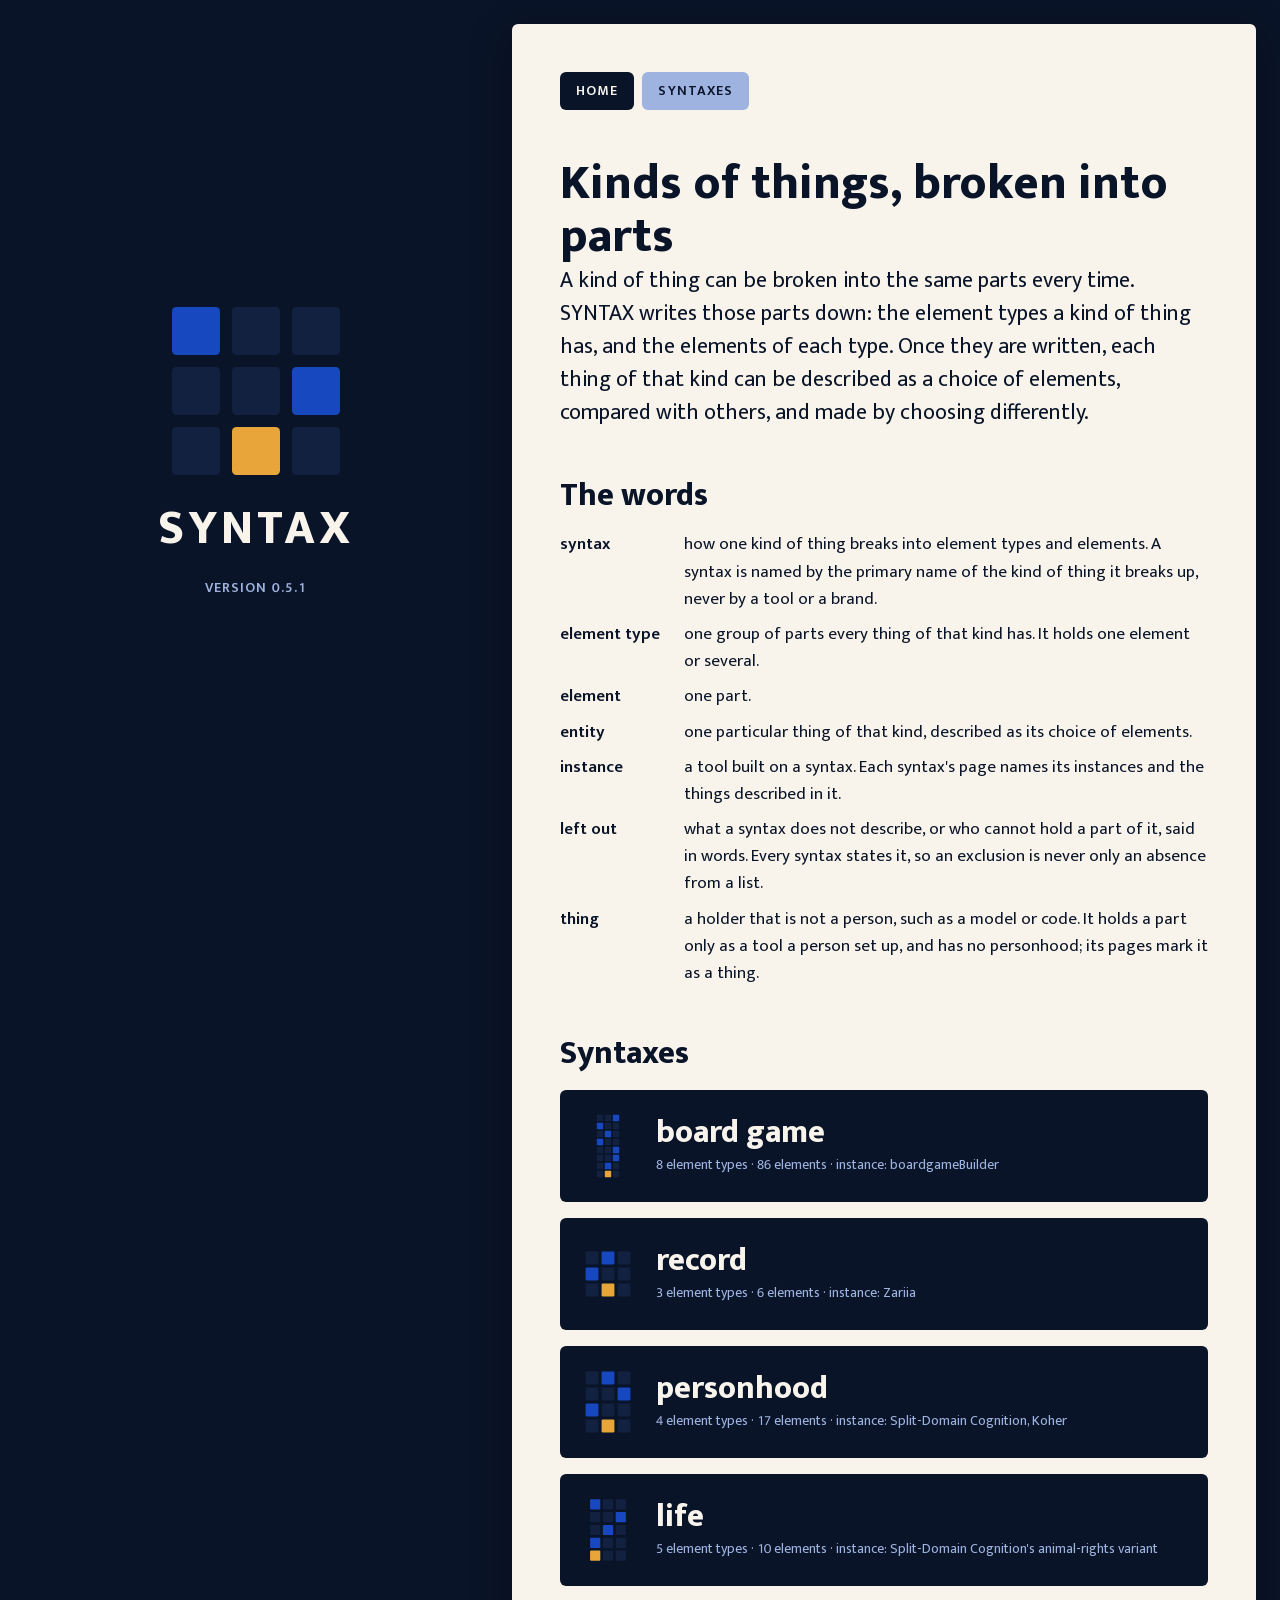
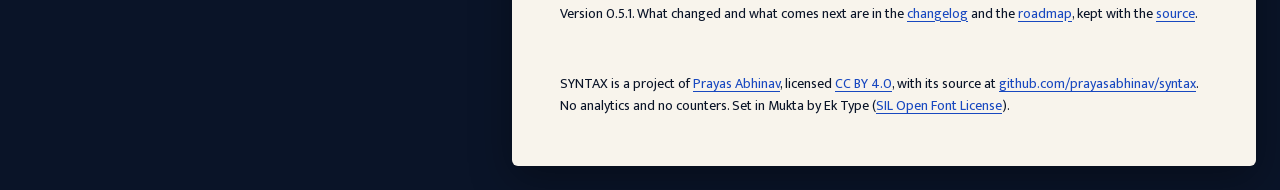
==== commit bdbcb94a: "Personhood says animals are partially excluded (0.5.1)" ====
--- a/site/index.html
+++ b/site/index.html
@@ -99,7 +99,7 @@
   <rect x="84" y="44" width="32" height="32" rx="3" fill="#1848c0"/>
   <rect x="44" y="84" width="32" height="32" rx="3" fill="#e8a53a"/>
 </svg>
-<span class="word">SYNTAX</span></a><span class="v">Version 0.5.0</span></div>
+<span class="word">SYNTAX</span></a><span class="v">Version 0.5.1</span></div>
 <div class="sheet">
 <nav class="nav"><a href="/" aria-current="page">Home</a><a href="/syntaxes/">Syntaxes</a></nav>
 <main><h1>Kinds of things, broken into parts</h1>
@@ -116,7 +116,7 @@
 </dl>
 <h2>Syntaxes</h2>
 <ul class="syntaxes"><li><a href="/board-game/"><svg xmlns="http://www.w3.org/2000/svg" viewBox="0 0 120 320" role="img" aria-label="The board game syntax"><title>The board game syntax: 8 element types, one element chosen from each</title><rect width="120" height="320" rx="6" fill="#0a1428"/><rect x="4" y="4" width="32" height="32" rx="3" fill="#12213f"/><rect x="44" y="4" width="32" height="32" rx="3" fill="#12213f"/><rect x="84" y="4" width="32" height="32" rx="3" fill="#1848c0"/><rect x="4" y="44" width="32" height="32" rx="3" fill="#1848c0"/><rect x="44" y="44" width="32" height="32" rx="3" fill="#12213f"/><rect x="84" y="44" width="32" height="32" rx="3" fill="#12213f"/><rect x="4" y="84" width="32" height="32" rx="3" fill="#12213f"/><rect x="44" y="84" width="32" height="32" rx="3" fill="#1848c0"/><rect x="84" y="84" width="32" height="32" rx="3" fill="#12213f"/><rect x="4" y="124" width="32" height="32" rx="3" fill="#1848c0"/><rect x="44" y="124" width="32" height="32" rx="3" fill="#12213f"/><rect x="84" y="124" width="32" height="32" rx="3" fill="#12213f"/><rect x="4" y="164" width="32" height="32" rx="3" fill="#12213f"/><rect x="44" y="164" width="32" height="32" rx="3" fill="#12213f"/><rect x="84" y="164" width="32" height="32" rx="3" fill="#1848c0"/><rect x="4" y="204" width="32" height="32" rx="3" fill="#12213f"/><rect x="44" y="204" width="32" height="32" rx="3" fill="#12213f"/><rect x="84" y="204" width="32" height="32" rx="3" fill="#1848c0"/><rect x="4" y="244" width="32" height="32" rx="3" fill="#12213f"/><rect x="44" y="244" width="32" height="32" rx="3" fill="#1848c0"/><rect x="84" y="244" width="32" height="32" rx="3" fill="#12213f"/><rect x="4" y="284" width="32" height="32" rx="3" fill="#12213f"/><rect x="44" y="284" width="32" height="32" rx="3" fill="#e8a53a"/><rect x="84" y="284" width="32" height="32" rx="3" fill="#12213f"/></svg><span class="name">board game</span><span class="what">8 element types · 86 elements · instance: boardgameBuilder</span></a></li><li><a href="/record/"><svg xmlns="http://www.w3.org/2000/svg" viewBox="0 0 120 120" role="img" aria-label="The record syntax"><title>The record syntax: 3 element types, one element chosen from each</title><rect width="120" height="120" rx="6" fill="#0a1428"/><rect x="4" y="4" width="32" height="32" rx="3" fill="#12213f"/><rect x="44" y="4" width="32" height="32" rx="3" fill="#1848c0"/><rect x="84" y="4" width="32" height="32" rx="3" fill="#12213f"/><rect x="4" y="44" width="32" height="32" rx="3" fill="#1848c0"/><rect x="44" y="44" width="32" height="32" rx="3" fill="#12213f"/><rect x="84" y="44" width="32" height="32" rx="3" fill="#12213f"/><rect x="4" y="84" width="32" height="32" rx="3" fill="#12213f"/><rect x="44" y="84" width="32" height="32" rx="3" fill="#e8a53a"/><rect x="84" y="84" width="32" height="32" rx="3" fill="#12213f"/></svg><span class="name">record</span><span class="what">3 element types · 6 elements · instance: Zariia</span></a></li><li><a href="/personhood/"><svg xmlns="http://www.w3.org/2000/svg" viewBox="0 0 120 160" role="img" aria-label="The personhood syntax"><title>The personhood syntax: 4 element types, one element chosen from each</title><rect width="120" height="160" rx="6" fill="#0a1428"/><rect x="4" y="4" width="32" height="32" rx="3" fill="#12213f"/><rect x="44" y="4" width="32" height="32" rx="3" fill="#1848c0"/><rect x="84" y="4" width="32" height="32" rx="3" fill="#12213f"/><rect x="4" y="44" width="32" height="32" rx="3" fill="#12213f"/><rect x="44" y="44" width="32" height="32" rx="3" fill="#12213f"/><rect x="84" y="44" width="32" height="32" rx="3" fill="#1848c0"/><rect x="4" y="84" width="32" height="32" rx="3" fill="#1848c0"/><rect x="44" y="84" width="32" height="32" rx="3" fill="#12213f"/><rect x="84" y="84" width="32" height="32" rx="3" fill="#12213f"/><rect x="4" y="124" width="32" height="32" rx="3" fill="#12213f"/><rect x="44" y="124" width="32" height="32" rx="3" fill="#e8a53a"/><rect x="84" y="124" width="32" height="32" rx="3" fill="#12213f"/></svg><span class="name">personhood</span><span class="what">4 element types · 17 elements · instance: Split-Domain Cognition, Koher</span></a></li><li><a href="/life/"><svg xmlns="http://www.w3.org/2000/svg" viewBox="0 0 120 200" role="img" aria-label="The life syntax"><title>The life syntax: 5 element types, one element chosen from each</title><rect width="120" height="200" rx="6" fill="#0a1428"/><rect x="4" y="4" width="32" height="32" rx="3" fill="#1848c0"/><rect x="44" y="4" width="32" height="32" rx="3" fill="#12213f"/><rect x="84" y="4" width="32" height="32" rx="3" fill="#12213f"/><rect x="4" y="44" width="32" height="32" rx="3" fill="#12213f"/><rect x="44" y="44" width="32" height="32" rx="3" fill="#12213f"/><rect x="84" y="44" width="32" height="32" rx="3" fill="#1848c0"/><rect x="4" y="84" width="32" height="32" rx="3" fill="#12213f"/><rect x="44" y="84" width="32" height="32" rx="3" fill="#1848c0"/><rect x="84" y="84" width="32" height="32" rx="3" fill="#12213f"/><rect x="4" y="124" width="32" height="32" rx="3" fill="#1848c0"/><rect x="44" y="124" width="32" height="32" rx="3" fill="#12213f"/><rect x="84" y="124" width="32" height="32" rx="3" fill="#12213f"/><rect x="4" y="164" width="32" height="32" rx="3" fill="#e8a53a"/><rect x="44" y="164" width="32" height="32" rx="3" fill="#12213f"/><rect x="84" y="164" width="32" height="32" rx="3" fill="#12213f"/></svg><span class="name">life</span><span class="what">5 element types · 10 elements · instance: Split-Domain Cognition&#x27;s animal-rights variant</span></a></li></ul>
-<p class="aside">Version 0.5.0. What changed and what comes next are in the <a href="https://github.com/prayasabhinav/syntax/blob/main/CHANGELOG.md">changelog</a> and the <a href="https://github.com/prayasabhinav/syntax/blob/main/ROADMAP.md">roadmap</a>, kept with the <a href="https://github.com/prayasabhinav/syntax">source</a>.</p></main>
+<p class="aside">Version 0.5.1. What changed and what comes next are in the <a href="https://github.com/prayasabhinav/syntax/blob/main/CHANGELOG.md">changelog</a> and the <a href="https://github.com/prayasabhinav/syntax/blob/main/ROADMAP.md">roadmap</a>, kept with the <a href="https://github.com/prayasabhinav/syntax">source</a>.</p></main>
 <footer><p>SYNTAX is a project of <a href="https://prayasabhinav.net">Prayas Abhinav</a>, licensed <a href="https://creativecommons.org/licenses/by/4.0/">CC BY 4.0</a>, with its source at <a href="https://github.com/prayasabhinav/syntax">github.com/prayasabhinav/syntax</a>. No analytics and no counters. Set in Mukta by Ek Type (<a href="/fonts/OFL.txt">SIL Open Font License</a>).</p></footer>
 </div>
 </div>
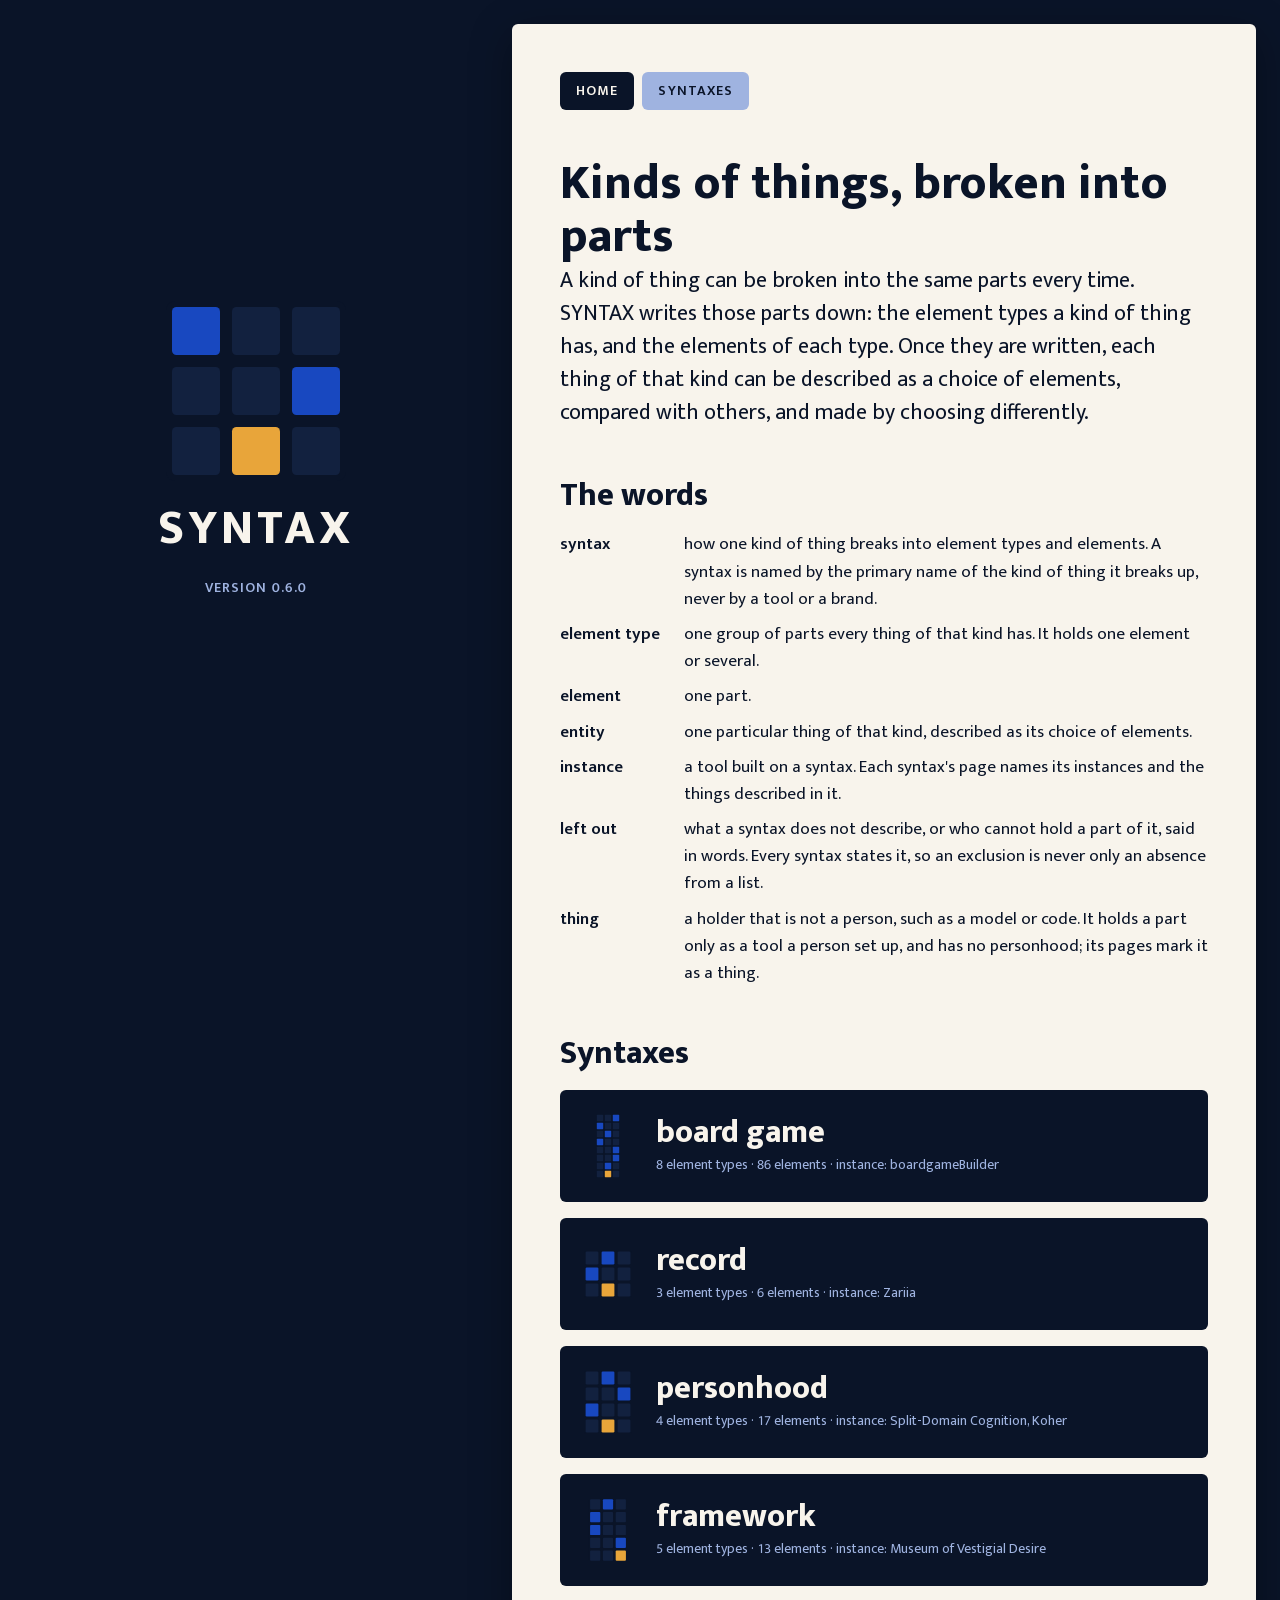
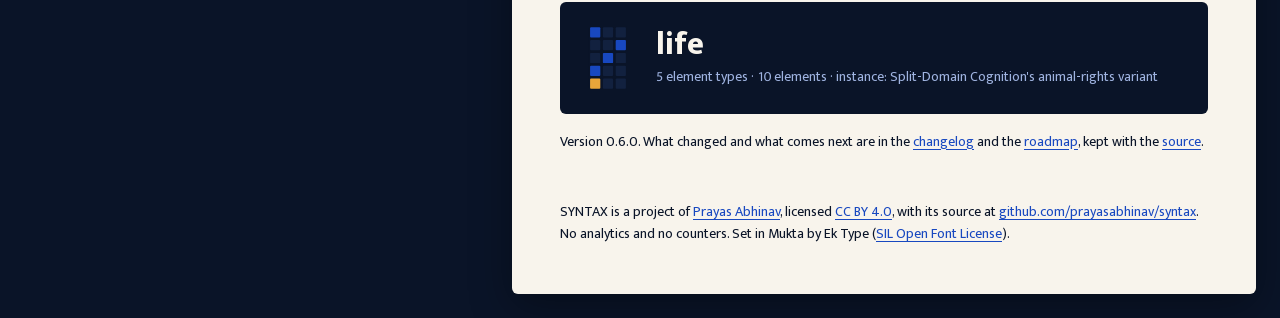
==== commit 26a1cc61: "Add the framework syntax, read from the Museum of Vestigial Desire (0.6.0)" ====
--- a/site/index.html
+++ b/site/index.html
@@ -99,7 +99,7 @@
   <rect x="84" y="44" width="32" height="32" rx="3" fill="#1848c0"/>
   <rect x="44" y="84" width="32" height="32" rx="3" fill="#e8a53a"/>
 </svg>
-<span class="word">SYNTAX</span></a><span class="v">Version 0.5.1</span></div>
+<span class="word">SYNTAX</span></a><span class="v">Version 0.6.0</span></div>
 <div class="sheet">
 <nav class="nav"><a href="/" aria-current="page">Home</a><a href="/syntaxes/">Syntaxes</a></nav>
 <main><h1>Kinds of things, broken into parts</h1>
@@ -115,8 +115,8 @@
 <dt>thing</dt><dd>a holder that is not a person, such as a model or code. It holds a part only as a tool a person set up, and has no personhood; its pages mark it as a thing.</dd>
 </dl>
 <h2>Syntaxes</h2>
-<ul class="syntaxes"><li><a href="/board-game/"><svg xmlns="http://www.w3.org/2000/svg" viewBox="0 0 120 320" role="img" aria-label="The board game syntax"><title>The board game syntax: 8 element types, one element chosen from each</title><rect width="120" height="320" rx="6" fill="#0a1428"/><rect x="4" y="4" width="32" height="32" rx="3" fill="#12213f"/><rect x="44" y="4" width="32" height="32" rx="3" fill="#12213f"/><rect x="84" y="4" width="32" height="32" rx="3" fill="#1848c0"/><rect x="4" y="44" width="32" height="32" rx="3" fill="#1848c0"/><rect x="44" y="44" width="32" height="32" rx="3" fill="#12213f"/><rect x="84" y="44" width="32" height="32" rx="3" fill="#12213f"/><rect x="4" y="84" width="32" height="32" rx="3" fill="#12213f"/><rect x="44" y="84" width="32" height="32" rx="3" fill="#1848c0"/><rect x="84" y="84" width="32" height="32" rx="3" fill="#12213f"/><rect x="4" y="124" width="32" height="32" rx="3" fill="#1848c0"/><rect x="44" y="124" width="32" height="32" rx="3" fill="#12213f"/><rect x="84" y="124" width="32" height="32" rx="3" fill="#12213f"/><rect x="4" y="164" width="32" height="32" rx="3" fill="#12213f"/><rect x="44" y="164" width="32" height="32" rx="3" fill="#12213f"/><rect x="84" y="164" width="32" height="32" rx="3" fill="#1848c0"/><rect x="4" y="204" width="32" height="32" rx="3" fill="#12213f"/><rect x="44" y="204" width="32" height="32" rx="3" fill="#12213f"/><rect x="84" y="204" width="32" height="32" rx="3" fill="#1848c0"/><rect x="4" y="244" width="32" height="32" rx="3" fill="#12213f"/><rect x="44" y="244" width="32" height="32" rx="3" fill="#1848c0"/><rect x="84" y="244" width="32" height="32" rx="3" fill="#12213f"/><rect x="4" y="284" width="32" height="32" rx="3" fill="#12213f"/><rect x="44" y="284" width="32" height="32" rx="3" fill="#e8a53a"/><rect x="84" y="284" width="32" height="32" rx="3" fill="#12213f"/></svg><span class="name">board game</span><span class="what">8 element types · 86 elements · instance: boardgameBuilder</span></a></li><li><a href="/record/"><svg xmlns="http://www.w3.org/2000/svg" viewBox="0 0 120 120" role="img" aria-label="The record syntax"><title>The record syntax: 3 element types, one element chosen from each</title><rect width="120" height="120" rx="6" fill="#0a1428"/><rect x="4" y="4" width="32" height="32" rx="3" fill="#12213f"/><rect x="44" y="4" width="32" height="32" rx="3" fill="#1848c0"/><rect x="84" y="4" width="32" height="32" rx="3" fill="#12213f"/><rect x="4" y="44" width="32" height="32" rx="3" fill="#1848c0"/><rect x="44" y="44" width="32" height="32" rx="3" fill="#12213f"/><rect x="84" y="44" width="32" height="32" rx="3" fill="#12213f"/><rect x="4" y="84" width="32" height="32" rx="3" fill="#12213f"/><rect x="44" y="84" width="32" height="32" rx="3" fill="#e8a53a"/><rect x="84" y="84" width="32" height="32" rx="3" fill="#12213f"/></svg><span class="name">record</span><span class="what">3 element types · 6 elements · instance: Zariia</span></a></li><li><a href="/personhood/"><svg xmlns="http://www.w3.org/2000/svg" viewBox="0 0 120 160" role="img" aria-label="The personhood syntax"><title>The personhood syntax: 4 element types, one element chosen from each</title><rect width="120" height="160" rx="6" fill="#0a1428"/><rect x="4" y="4" width="32" height="32" rx="3" fill="#12213f"/><rect x="44" y="4" width="32" height="32" rx="3" fill="#1848c0"/><rect x="84" y="4" width="32" height="32" rx="3" fill="#12213f"/><rect x="4" y="44" width="32" height="32" rx="3" fill="#12213f"/><rect x="44" y="44" width="32" height="32" rx="3" fill="#12213f"/><rect x="84" y="44" width="32" height="32" rx="3" fill="#1848c0"/><rect x="4" y="84" width="32" height="32" rx="3" fill="#1848c0"/><rect x="44" y="84" width="32" height="32" rx="3" fill="#12213f"/><rect x="84" y="84" width="32" height="32" rx="3" fill="#12213f"/><rect x="4" y="124" width="32" height="32" rx="3" fill="#12213f"/><rect x="44" y="124" width="32" height="32" rx="3" fill="#e8a53a"/><rect x="84" y="124" width="32" height="32" rx="3" fill="#12213f"/></svg><span class="name">personhood</span><span class="what">4 element types · 17 elements · instance: Split-Domain Cognition, Koher</span></a></li><li><a href="/life/"><svg xmlns="http://www.w3.org/2000/svg" viewBox="0 0 120 200" role="img" aria-label="The life syntax"><title>The life syntax: 5 element types, one element chosen from each</title><rect width="120" height="200" rx="6" fill="#0a1428"/><rect x="4" y="4" width="32" height="32" rx="3" fill="#1848c0"/><rect x="44" y="4" width="32" height="32" rx="3" fill="#12213f"/><rect x="84" y="4" width="32" height="32" rx="3" fill="#12213f"/><rect x="4" y="44" width="32" height="32" rx="3" fill="#12213f"/><rect x="44" y="44" width="32" height="32" rx="3" fill="#12213f"/><rect x="84" y="44" width="32" height="32" rx="3" fill="#1848c0"/><rect x="4" y="84" width="32" height="32" rx="3" fill="#12213f"/><rect x="44" y="84" width="32" height="32" rx="3" fill="#1848c0"/><rect x="84" y="84" width="32" height="32" rx="3" fill="#12213f"/><rect x="4" y="124" width="32" height="32" rx="3" fill="#1848c0"/><rect x="44" y="124" width="32" height="32" rx="3" fill="#12213f"/><rect x="84" y="124" width="32" height="32" rx="3" fill="#12213f"/><rect x="4" y="164" width="32" height="32" rx="3" fill="#e8a53a"/><rect x="44" y="164" width="32" height="32" rx="3" fill="#12213f"/><rect x="84" y="164" width="32" height="32" rx="3" fill="#12213f"/></svg><span class="name">life</span><span class="what">5 element types · 10 elements · instance: Split-Domain Cognition&#x27;s animal-rights variant</span></a></li></ul>
-<p class="aside">Version 0.5.1. What changed and what comes next are in the <a href="https://github.com/prayasabhinav/syntax/blob/main/CHANGELOG.md">changelog</a> and the <a href="https://github.com/prayasabhinav/syntax/blob/main/ROADMAP.md">roadmap</a>, kept with the <a href="https://github.com/prayasabhinav/syntax">source</a>.</p></main>
+<ul class="syntaxes"><li><a href="/board-game/"><svg xmlns="http://www.w3.org/2000/svg" viewBox="0 0 120 320" role="img" aria-label="The board game syntax"><title>The board game syntax: 8 element types, one element chosen from each</title><rect width="120" height="320" rx="6" fill="#0a1428"/><rect x="4" y="4" width="32" height="32" rx="3" fill="#12213f"/><rect x="44" y="4" width="32" height="32" rx="3" fill="#12213f"/><rect x="84" y="4" width="32" height="32" rx="3" fill="#1848c0"/><rect x="4" y="44" width="32" height="32" rx="3" fill="#1848c0"/><rect x="44" y="44" width="32" height="32" rx="3" fill="#12213f"/><rect x="84" y="44" width="32" height="32" rx="3" fill="#12213f"/><rect x="4" y="84" width="32" height="32" rx="3" fill="#12213f"/><rect x="44" y="84" width="32" height="32" rx="3" fill="#1848c0"/><rect x="84" y="84" width="32" height="32" rx="3" fill="#12213f"/><rect x="4" y="124" width="32" height="32" rx="3" fill="#1848c0"/><rect x="44" y="124" width="32" height="32" rx="3" fill="#12213f"/><rect x="84" y="124" width="32" height="32" rx="3" fill="#12213f"/><rect x="4" y="164" width="32" height="32" rx="3" fill="#12213f"/><rect x="44" y="164" width="32" height="32" rx="3" fill="#12213f"/><rect x="84" y="164" width="32" height="32" rx="3" fill="#1848c0"/><rect x="4" y="204" width="32" height="32" rx="3" fill="#12213f"/><rect x="44" y="204" width="32" height="32" rx="3" fill="#12213f"/><rect x="84" y="204" width="32" height="32" rx="3" fill="#1848c0"/><rect x="4" y="244" width="32" height="32" rx="3" fill="#12213f"/><rect x="44" y="244" width="32" height="32" rx="3" fill="#1848c0"/><rect x="84" y="244" width="32" height="32" rx="3" fill="#12213f"/><rect x="4" y="284" width="32" height="32" rx="3" fill="#12213f"/><rect x="44" y="284" width="32" height="32" rx="3" fill="#e8a53a"/><rect x="84" y="284" width="32" height="32" rx="3" fill="#12213f"/></svg><span class="name">board game</span><span class="what">8 element types · 86 elements · instance: boardgameBuilder</span></a></li><li><a href="/record/"><svg xmlns="http://www.w3.org/2000/svg" viewBox="0 0 120 120" role="img" aria-label="The record syntax"><title>The record syntax: 3 element types, one element chosen from each</title><rect width="120" height="120" rx="6" fill="#0a1428"/><rect x="4" y="4" width="32" height="32" rx="3" fill="#12213f"/><rect x="44" y="4" width="32" height="32" rx="3" fill="#1848c0"/><rect x="84" y="4" width="32" height="32" rx="3" fill="#12213f"/><rect x="4" y="44" width="32" height="32" rx="3" fill="#1848c0"/><rect x="44" y="44" width="32" height="32" rx="3" fill="#12213f"/><rect x="84" y="44" width="32" height="32" rx="3" fill="#12213f"/><rect x="4" y="84" width="32" height="32" rx="3" fill="#12213f"/><rect x="44" y="84" width="32" height="32" rx="3" fill="#e8a53a"/><rect x="84" y="84" width="32" height="32" rx="3" fill="#12213f"/></svg><span class="name">record</span><span class="what">3 element types · 6 elements · instance: Zariia</span></a></li><li><a href="/personhood/"><svg xmlns="http://www.w3.org/2000/svg" viewBox="0 0 120 160" role="img" aria-label="The personhood syntax"><title>The personhood syntax: 4 element types, one element chosen from each</title><rect width="120" height="160" rx="6" fill="#0a1428"/><rect x="4" y="4" width="32" height="32" rx="3" fill="#12213f"/><rect x="44" y="4" width="32" height="32" rx="3" fill="#1848c0"/><rect x="84" y="4" width="32" height="32" rx="3" fill="#12213f"/><rect x="4" y="44" width="32" height="32" rx="3" fill="#12213f"/><rect x="44" y="44" width="32" height="32" rx="3" fill="#12213f"/><rect x="84" y="44" width="32" height="32" rx="3" fill="#1848c0"/><rect x="4" y="84" width="32" height="32" rx="3" fill="#1848c0"/><rect x="44" y="84" width="32" height="32" rx="3" fill="#12213f"/><rect x="84" y="84" width="32" height="32" rx="3" fill="#12213f"/><rect x="4" y="124" width="32" height="32" rx="3" fill="#12213f"/><rect x="44" y="124" width="32" height="32" rx="3" fill="#e8a53a"/><rect x="84" y="124" width="32" height="32" rx="3" fill="#12213f"/></svg><span class="name">personhood</span><span class="what">4 element types · 17 elements · instance: Split-Domain Cognition, Koher</span></a></li><li><a href="/framework/"><svg xmlns="http://www.w3.org/2000/svg" viewBox="0 0 120 200" role="img" aria-label="The framework syntax"><title>The framework syntax: 5 element types, one element chosen from each</title><rect width="120" height="200" rx="6" fill="#0a1428"/><rect x="4" y="4" width="32" height="32" rx="3" fill="#12213f"/><rect x="44" y="4" width="32" height="32" rx="3" fill="#1848c0"/><rect x="84" y="4" width="32" height="32" rx="3" fill="#12213f"/><rect x="4" y="44" width="32" height="32" rx="3" fill="#1848c0"/><rect x="44" y="44" width="32" height="32" rx="3" fill="#12213f"/><rect x="84" y="44" width="32" height="32" rx="3" fill="#12213f"/><rect x="4" y="84" width="32" height="32" rx="3" fill="#1848c0"/><rect x="44" y="84" width="32" height="32" rx="3" fill="#12213f"/><rect x="84" y="84" width="32" height="32" rx="3" fill="#12213f"/><rect x="4" y="124" width="32" height="32" rx="3" fill="#12213f"/><rect x="44" y="124" width="32" height="32" rx="3" fill="#12213f"/><rect x="84" y="124" width="32" height="32" rx="3" fill="#1848c0"/><rect x="4" y="164" width="32" height="32" rx="3" fill="#12213f"/><rect x="44" y="164" width="32" height="32" rx="3" fill="#12213f"/><rect x="84" y="164" width="32" height="32" rx="3" fill="#e8a53a"/></svg><span class="name">framework</span><span class="what">5 element types · 13 elements · instance: Museum of Vestigial Desire</span></a></li><li><a href="/life/"><svg xmlns="http://www.w3.org/2000/svg" viewBox="0 0 120 200" role="img" aria-label="The life syntax"><title>The life syntax: 5 element types, one element chosen from each</title><rect width="120" height="200" rx="6" fill="#0a1428"/><rect x="4" y="4" width="32" height="32" rx="3" fill="#1848c0"/><rect x="44" y="4" width="32" height="32" rx="3" fill="#12213f"/><rect x="84" y="4" width="32" height="32" rx="3" fill="#12213f"/><rect x="4" y="44" width="32" height="32" rx="3" fill="#12213f"/><rect x="44" y="44" width="32" height="32" rx="3" fill="#12213f"/><rect x="84" y="44" width="32" height="32" rx="3" fill="#1848c0"/><rect x="4" y="84" width="32" height="32" rx="3" fill="#12213f"/><rect x="44" y="84" width="32" height="32" rx="3" fill="#1848c0"/><rect x="84" y="84" width="32" height="32" rx="3" fill="#12213f"/><rect x="4" y="124" width="32" height="32" rx="3" fill="#1848c0"/><rect x="44" y="124" width="32" height="32" rx="3" fill="#12213f"/><rect x="84" y="124" width="32" height="32" rx="3" fill="#12213f"/><rect x="4" y="164" width="32" height="32" rx="3" fill="#e8a53a"/><rect x="44" y="164" width="32" height="32" rx="3" fill="#12213f"/><rect x="84" y="164" width="32" height="32" rx="3" fill="#12213f"/></svg><span class="name">life</span><span class="what">5 element types · 10 elements · instance: Split-Domain Cognition&#x27;s animal-rights variant</span></a></li></ul>
+<p class="aside">Version 0.6.0. What changed and what comes next are in the <a href="https://github.com/prayasabhinav/syntax/blob/main/CHANGELOG.md">changelog</a> and the <a href="https://github.com/prayasabhinav/syntax/blob/main/ROADMAP.md">roadmap</a>, kept with the <a href="https://github.com/prayasabhinav/syntax">source</a>.</p></main>
 <footer><p>SYNTAX is a project of <a href="https://prayasabhinav.net">Prayas Abhinav</a>, licensed <a href="https://creativecommons.org/licenses/by/4.0/">CC BY 4.0</a>, with its source at <a href="https://github.com/prayasabhinav/syntax">github.com/prayasabhinav/syntax</a>. No analytics and no counters. Set in Mukta by Ek Type (<a href="/fonts/OFL.txt">SIL Open Font License</a>).</p></footer>
 </div>
 </div>
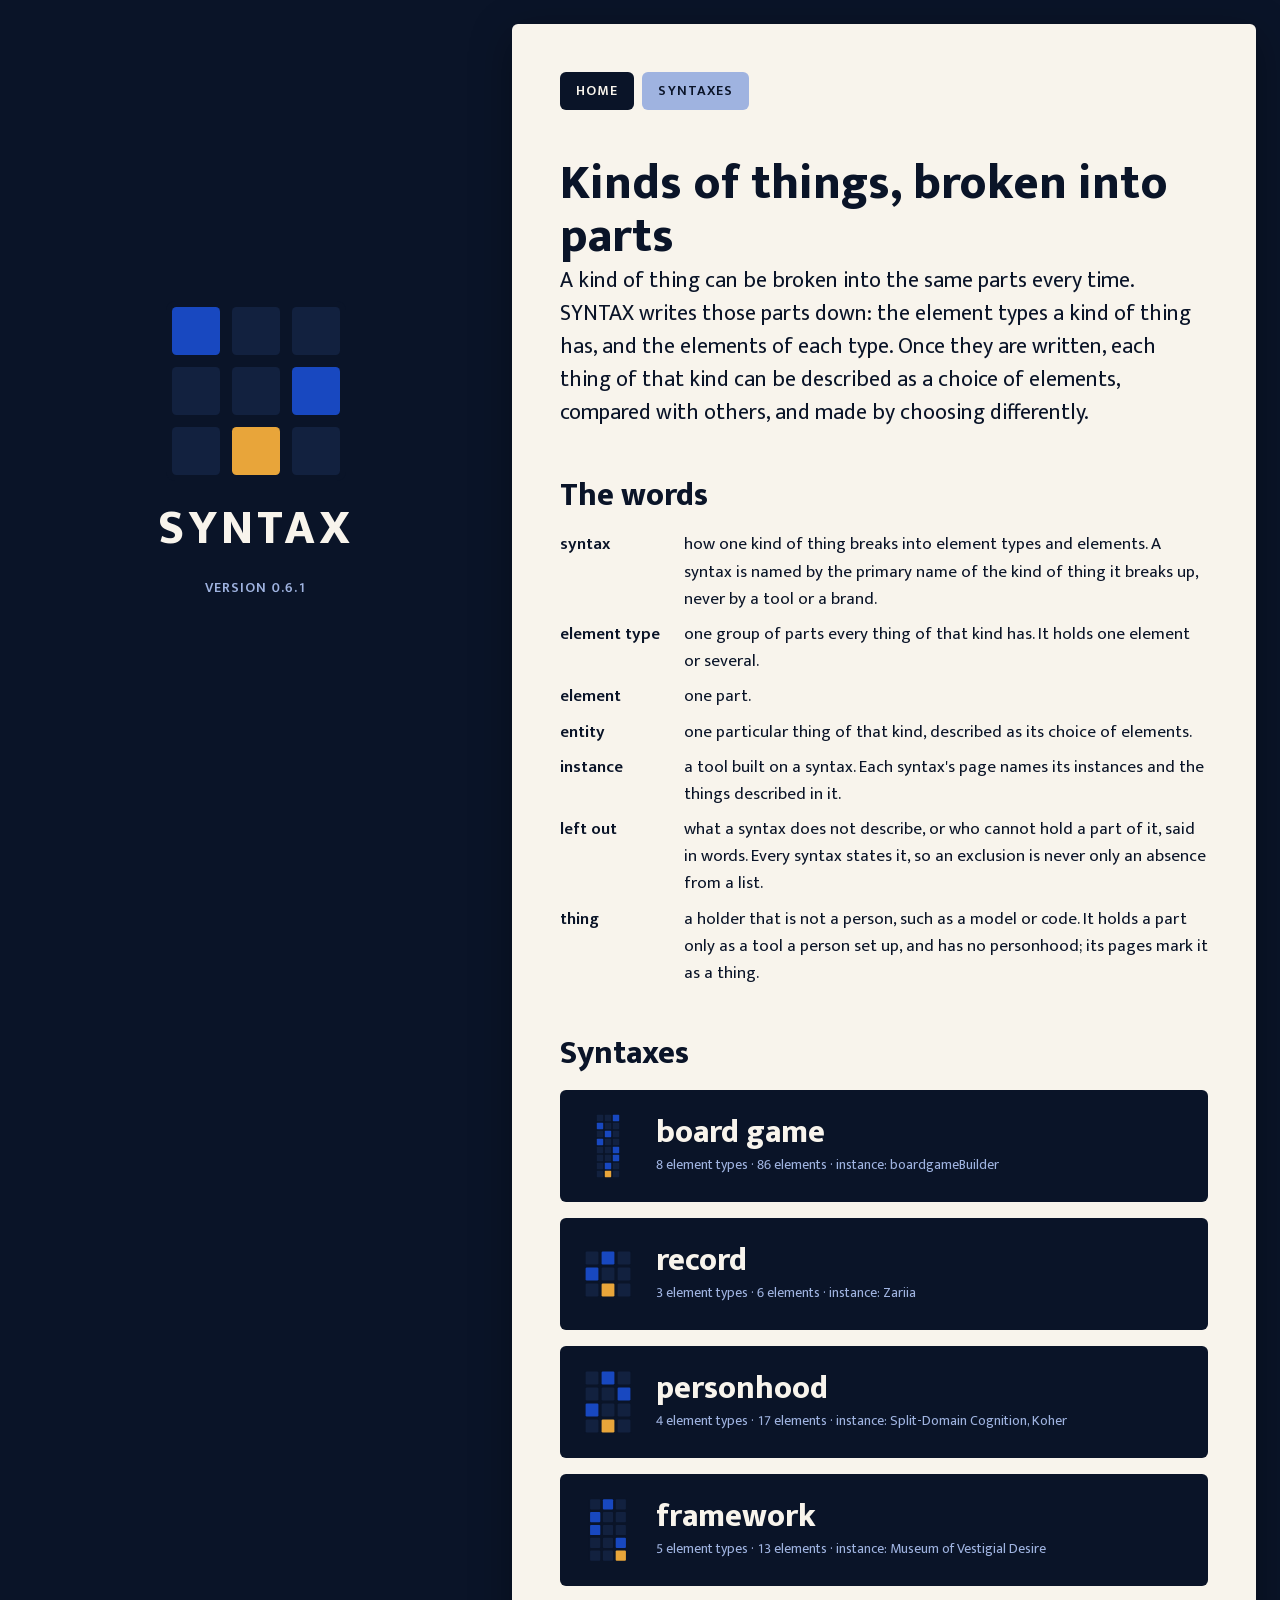
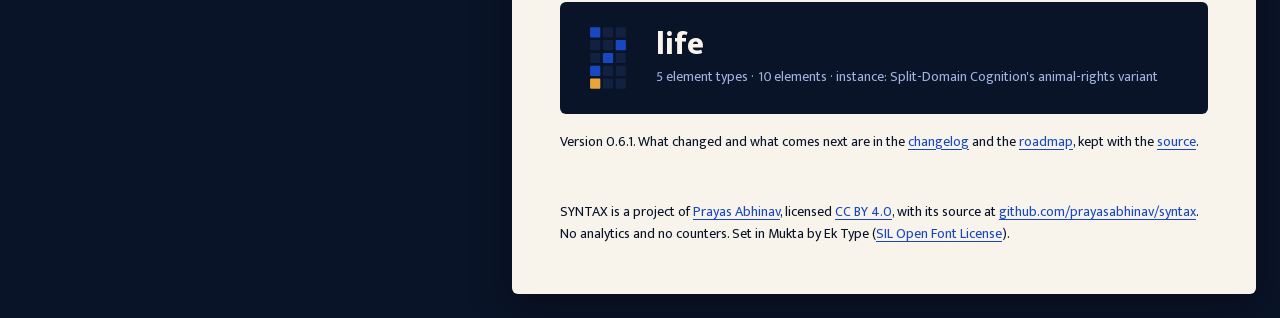
==== commit 007e7127: "Link previews for every page, one image per syntax (0.6.1)" ====
--- a/site/index.html
+++ b/site/index.html
@@ -5,6 +5,17 @@
 <meta name="viewport" content="width=device-width, initial-scale=1">
 <title>SYNTAX</title>
 <meta name="description" content="SYNTAX breaks kinds of things into element types and elements, so that each thing of that kind can be described, compared and made from the same parts.">
+<meta property="og:type" content="website">
+<meta property="og:site_name" content="SYNTAX">
+<meta property="og:title" content="SYNTAX">
+<meta property="og:description" content="SYNTAX breaks kinds of things into element types and elements, so that each thing of that kind can be described, compared and made from the same parts.">
+<meta property="og:url" content="https://syntax.prayasabhinav.net/">
+<meta property="og:image" content="https://syntax.prayasabhinav.net/og/home.png">
+<meta property="og:image:width" content="1200">
+<meta property="og:image:height" content="630">
+<meta property="og:image:alt" content="SYNTAX: its mark beside its name">
+<meta name="twitter:card" content="summary_large_image">
+<link rel="canonical" href="https://syntax.prayasabhinav.net/">
 <link rel="icon" href="/favicon.svg" type="image/svg+xml">
 <link rel="preload" href="/fonts/mukta-400.woff2" as="font" type="font/woff2" crossorigin>
 <style>/* SYNTAX — frontend-design-prayas-plain: the fixed tokens, Mukta only, served from /fonts with no request to Google.
@@ -99,7 +110,7 @@
   <rect x="84" y="44" width="32" height="32" rx="3" fill="#1848c0"/>
   <rect x="44" y="84" width="32" height="32" rx="3" fill="#e8a53a"/>
 </svg>
-<span class="word">SYNTAX</span></a><span class="v">Version 0.6.0</span></div>
+<span class="word">SYNTAX</span></a><span class="v">Version 0.6.1</span></div>
 <div class="sheet">
 <nav class="nav"><a href="/" aria-current="page">Home</a><a href="/syntaxes/">Syntaxes</a></nav>
 <main><h1>Kinds of things, broken into parts</h1>
@@ -116,7 +127,7 @@
 </dl>
 <h2>Syntaxes</h2>
 <ul class="syntaxes"><li><a href="/board-game/"><svg xmlns="http://www.w3.org/2000/svg" viewBox="0 0 120 320" role="img" aria-label="The board game syntax"><title>The board game syntax: 8 element types, one element chosen from each</title><rect width="120" height="320" rx="6" fill="#0a1428"/><rect x="4" y="4" width="32" height="32" rx="3" fill="#12213f"/><rect x="44" y="4" width="32" height="32" rx="3" fill="#12213f"/><rect x="84" y="4" width="32" height="32" rx="3" fill="#1848c0"/><rect x="4" y="44" width="32" height="32" rx="3" fill="#1848c0"/><rect x="44" y="44" width="32" height="32" rx="3" fill="#12213f"/><rect x="84" y="44" width="32" height="32" rx="3" fill="#12213f"/><rect x="4" y="84" width="32" height="32" rx="3" fill="#12213f"/><rect x="44" y="84" width="32" height="32" rx="3" fill="#1848c0"/><rect x="84" y="84" width="32" height="32" rx="3" fill="#12213f"/><rect x="4" y="124" width="32" height="32" rx="3" fill="#1848c0"/><rect x="44" y="124" width="32" height="32" rx="3" fill="#12213f"/><rect x="84" y="124" width="32" height="32" rx="3" fill="#12213f"/><rect x="4" y="164" width="32" height="32" rx="3" fill="#12213f"/><rect x="44" y="164" width="32" height="32" rx="3" fill="#12213f"/><rect x="84" y="164" width="32" height="32" rx="3" fill="#1848c0"/><rect x="4" y="204" width="32" height="32" rx="3" fill="#12213f"/><rect x="44" y="204" width="32" height="32" rx="3" fill="#12213f"/><rect x="84" y="204" width="32" height="32" rx="3" fill="#1848c0"/><rect x="4" y="244" width="32" height="32" rx="3" fill="#12213f"/><rect x="44" y="244" width="32" height="32" rx="3" fill="#1848c0"/><rect x="84" y="244" width="32" height="32" rx="3" fill="#12213f"/><rect x="4" y="284" width="32" height="32" rx="3" fill="#12213f"/><rect x="44" y="284" width="32" height="32" rx="3" fill="#e8a53a"/><rect x="84" y="284" width="32" height="32" rx="3" fill="#12213f"/></svg><span class="name">board game</span><span class="what">8 element types · 86 elements · instance: boardgameBuilder</span></a></li><li><a href="/record/"><svg xmlns="http://www.w3.org/2000/svg" viewBox="0 0 120 120" role="img" aria-label="The record syntax"><title>The record syntax: 3 element types, one element chosen from each</title><rect width="120" height="120" rx="6" fill="#0a1428"/><rect x="4" y="4" width="32" height="32" rx="3" fill="#12213f"/><rect x="44" y="4" width="32" height="32" rx="3" fill="#1848c0"/><rect x="84" y="4" width="32" height="32" rx="3" fill="#12213f"/><rect x="4" y="44" width="32" height="32" rx="3" fill="#1848c0"/><rect x="44" y="44" width="32" height="32" rx="3" fill="#12213f"/><rect x="84" y="44" width="32" height="32" rx="3" fill="#12213f"/><rect x="4" y="84" width="32" height="32" rx="3" fill="#12213f"/><rect x="44" y="84" width="32" height="32" rx="3" fill="#e8a53a"/><rect x="84" y="84" width="32" height="32" rx="3" fill="#12213f"/></svg><span class="name">record</span><span class="what">3 element types · 6 elements · instance: Zariia</span></a></li><li><a href="/personhood/"><svg xmlns="http://www.w3.org/2000/svg" viewBox="0 0 120 160" role="img" aria-label="The personhood syntax"><title>The personhood syntax: 4 element types, one element chosen from each</title><rect width="120" height="160" rx="6" fill="#0a1428"/><rect x="4" y="4" width="32" height="32" rx="3" fill="#12213f"/><rect x="44" y="4" width="32" height="32" rx="3" fill="#1848c0"/><rect x="84" y="4" width="32" height="32" rx="3" fill="#12213f"/><rect x="4" y="44" width="32" height="32" rx="3" fill="#12213f"/><rect x="44" y="44" width="32" height="32" rx="3" fill="#12213f"/><rect x="84" y="44" width="32" height="32" rx="3" fill="#1848c0"/><rect x="4" y="84" width="32" height="32" rx="3" fill="#1848c0"/><rect x="44" y="84" width="32" height="32" rx="3" fill="#12213f"/><rect x="84" y="84" width="32" height="32" rx="3" fill="#12213f"/><rect x="4" y="124" width="32" height="32" rx="3" fill="#12213f"/><rect x="44" y="124" width="32" height="32" rx="3" fill="#e8a53a"/><rect x="84" y="124" width="32" height="32" rx="3" fill="#12213f"/></svg><span class="name">personhood</span><span class="what">4 element types · 17 elements · instance: Split-Domain Cognition, Koher</span></a></li><li><a href="/framework/"><svg xmlns="http://www.w3.org/2000/svg" viewBox="0 0 120 200" role="img" aria-label="The framework syntax"><title>The framework syntax: 5 element types, one element chosen from each</title><rect width="120" height="200" rx="6" fill="#0a1428"/><rect x="4" y="4" width="32" height="32" rx="3" fill="#12213f"/><rect x="44" y="4" width="32" height="32" rx="3" fill="#1848c0"/><rect x="84" y="4" width="32" height="32" rx="3" fill="#12213f"/><rect x="4" y="44" width="32" height="32" rx="3" fill="#1848c0"/><rect x="44" y="44" width="32" height="32" rx="3" fill="#12213f"/><rect x="84" y="44" width="32" height="32" rx="3" fill="#12213f"/><rect x="4" y="84" width="32" height="32" rx="3" fill="#1848c0"/><rect x="44" y="84" width="32" height="32" rx="3" fill="#12213f"/><rect x="84" y="84" width="32" height="32" rx="3" fill="#12213f"/><rect x="4" y="124" width="32" height="32" rx="3" fill="#12213f"/><rect x="44" y="124" width="32" height="32" rx="3" fill="#12213f"/><rect x="84" y="124" width="32" height="32" rx="3" fill="#1848c0"/><rect x="4" y="164" width="32" height="32" rx="3" fill="#12213f"/><rect x="44" y="164" width="32" height="32" rx="3" fill="#12213f"/><rect x="84" y="164" width="32" height="32" rx="3" fill="#e8a53a"/></svg><span class="name">framework</span><span class="what">5 element types · 13 elements · instance: Museum of Vestigial Desire</span></a></li><li><a href="/life/"><svg xmlns="http://www.w3.org/2000/svg" viewBox="0 0 120 200" role="img" aria-label="The life syntax"><title>The life syntax: 5 element types, one element chosen from each</title><rect width="120" height="200" rx="6" fill="#0a1428"/><rect x="4" y="4" width="32" height="32" rx="3" fill="#1848c0"/><rect x="44" y="4" width="32" height="32" rx="3" fill="#12213f"/><rect x="84" y="4" width="32" height="32" rx="3" fill="#12213f"/><rect x="4" y="44" width="32" height="32" rx="3" fill="#12213f"/><rect x="44" y="44" width="32" height="32" rx="3" fill="#12213f"/><rect x="84" y="44" width="32" height="32" rx="3" fill="#1848c0"/><rect x="4" y="84" width="32" height="32" rx="3" fill="#12213f"/><rect x="44" y="84" width="32" height="32" rx="3" fill="#1848c0"/><rect x="84" y="84" width="32" height="32" rx="3" fill="#12213f"/><rect x="4" y="124" width="32" height="32" rx="3" fill="#1848c0"/><rect x="44" y="124" width="32" height="32" rx="3" fill="#12213f"/><rect x="84" y="124" width="32" height="32" rx="3" fill="#12213f"/><rect x="4" y="164" width="32" height="32" rx="3" fill="#e8a53a"/><rect x="44" y="164" width="32" height="32" rx="3" fill="#12213f"/><rect x="84" y="164" width="32" height="32" rx="3" fill="#12213f"/></svg><span class="name">life</span><span class="what">5 element types · 10 elements · instance: Split-Domain Cognition&#x27;s animal-rights variant</span></a></li></ul>
-<p class="aside">Version 0.6.0. What changed and what comes next are in the <a href="https://github.com/prayasabhinav/syntax/blob/main/CHANGELOG.md">changelog</a> and the <a href="https://github.com/prayasabhinav/syntax/blob/main/ROADMAP.md">roadmap</a>, kept with the <a href="https://github.com/prayasabhinav/syntax">source</a>.</p></main>
+<p class="aside">Version 0.6.1. What changed and what comes next are in the <a href="https://github.com/prayasabhinav/syntax/blob/main/CHANGELOG.md">changelog</a> and the <a href="https://github.com/prayasabhinav/syntax/blob/main/ROADMAP.md">roadmap</a>, kept with the <a href="https://github.com/prayasabhinav/syntax">source</a>.</p></main>
 <footer><p>SYNTAX is a project of <a href="https://prayasabhinav.net">Prayas Abhinav</a>, licensed <a href="https://creativecommons.org/licenses/by/4.0/">CC BY 4.0</a>, with its source at <a href="https://github.com/prayasabhinav/syntax">github.com/prayasabhinav/syntax</a>. No analytics and no counters. Set in Mukta by Ek Type (<a href="/fonts/OFL.txt">SIL Open Font License</a>).</p></footer>
 </div>
 </div>
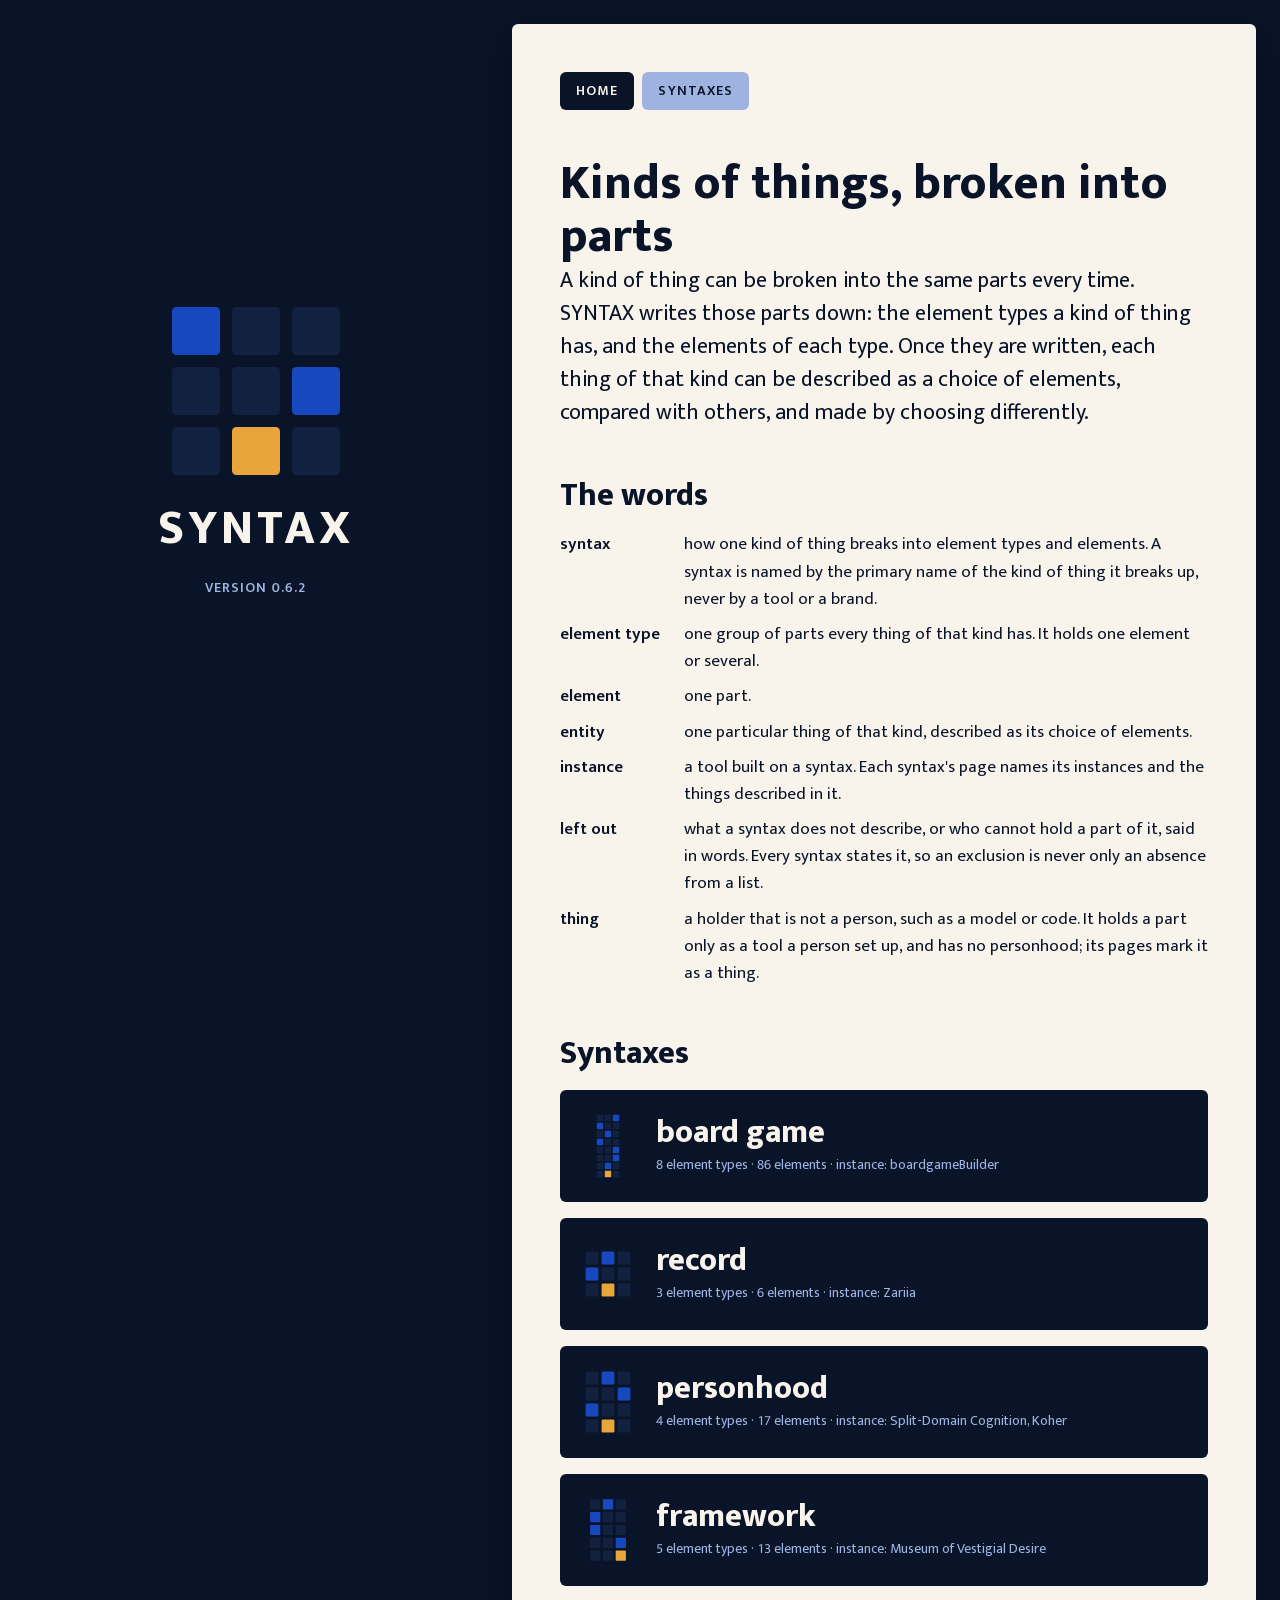
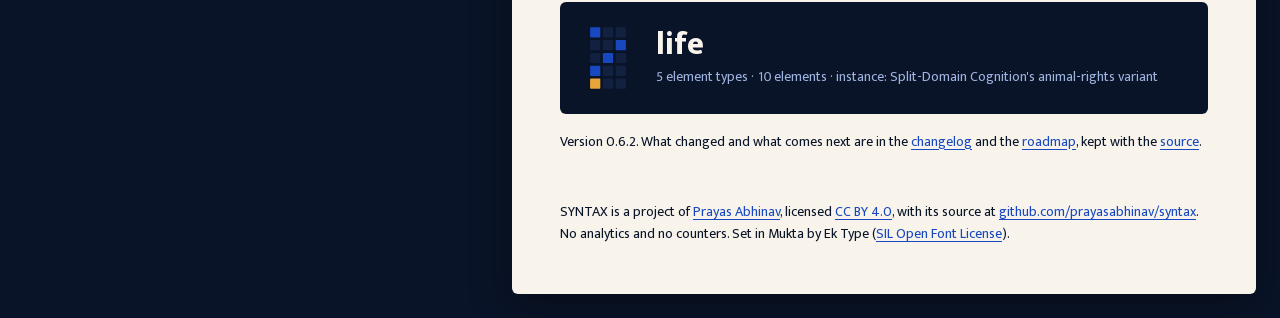
==== commit 9c7efa12: "Document SYNTAX in the README and draw its badges The README now covers the words, the rules every s" ====
--- a/site/index.html
+++ b/site/index.html
@@ -110,7 +110,7 @@
   <rect x="84" y="44" width="32" height="32" rx="3" fill="#1848c0"/>
   <rect x="44" y="84" width="32" height="32" rx="3" fill="#e8a53a"/>
 </svg>
-<span class="word">SYNTAX</span></a><span class="v">Version 0.6.1</span></div>
+<span class="word">SYNTAX</span></a><span class="v">Version 0.6.2</span></div>
 <div class="sheet">
 <nav class="nav"><a href="/" aria-current="page">Home</a><a href="/syntaxes/">Syntaxes</a></nav>
 <main><h1>Kinds of things, broken into parts</h1>
@@ -127,7 +127,7 @@
 </dl>
 <h2>Syntaxes</h2>
 <ul class="syntaxes"><li><a href="/board-game/"><svg xmlns="http://www.w3.org/2000/svg" viewBox="0 0 120 320" role="img" aria-label="The board game syntax"><title>The board game syntax: 8 element types, one element chosen from each</title><rect width="120" height="320" rx="6" fill="#0a1428"/><rect x="4" y="4" width="32" height="32" rx="3" fill="#12213f"/><rect x="44" y="4" width="32" height="32" rx="3" fill="#12213f"/><rect x="84" y="4" width="32" height="32" rx="3" fill="#1848c0"/><rect x="4" y="44" width="32" height="32" rx="3" fill="#1848c0"/><rect x="44" y="44" width="32" height="32" rx="3" fill="#12213f"/><rect x="84" y="44" width="32" height="32" rx="3" fill="#12213f"/><rect x="4" y="84" width="32" height="32" rx="3" fill="#12213f"/><rect x="44" y="84" width="32" height="32" rx="3" fill="#1848c0"/><rect x="84" y="84" width="32" height="32" rx="3" fill="#12213f"/><rect x="4" y="124" width="32" height="32" rx="3" fill="#1848c0"/><rect x="44" y="124" width="32" height="32" rx="3" fill="#12213f"/><rect x="84" y="124" width="32" height="32" rx="3" fill="#12213f"/><rect x="4" y="164" width="32" height="32" rx="3" fill="#12213f"/><rect x="44" y="164" width="32" height="32" rx="3" fill="#12213f"/><rect x="84" y="164" width="32" height="32" rx="3" fill="#1848c0"/><rect x="4" y="204" width="32" height="32" rx="3" fill="#12213f"/><rect x="44" y="204" width="32" height="32" rx="3" fill="#12213f"/><rect x="84" y="204" width="32" height="32" rx="3" fill="#1848c0"/><rect x="4" y="244" width="32" height="32" rx="3" fill="#12213f"/><rect x="44" y="244" width="32" height="32" rx="3" fill="#1848c0"/><rect x="84" y="244" width="32" height="32" rx="3" fill="#12213f"/><rect x="4" y="284" width="32" height="32" rx="3" fill="#12213f"/><rect x="44" y="284" width="32" height="32" rx="3" fill="#e8a53a"/><rect x="84" y="284" width="32" height="32" rx="3" fill="#12213f"/></svg><span class="name">board game</span><span class="what">8 element types · 86 elements · instance: boardgameBuilder</span></a></li><li><a href="/record/"><svg xmlns="http://www.w3.org/2000/svg" viewBox="0 0 120 120" role="img" aria-label="The record syntax"><title>The record syntax: 3 element types, one element chosen from each</title><rect width="120" height="120" rx="6" fill="#0a1428"/><rect x="4" y="4" width="32" height="32" rx="3" fill="#12213f"/><rect x="44" y="4" width="32" height="32" rx="3" fill="#1848c0"/><rect x="84" y="4" width="32" height="32" rx="3" fill="#12213f"/><rect x="4" y="44" width="32" height="32" rx="3" fill="#1848c0"/><rect x="44" y="44" width="32" height="32" rx="3" fill="#12213f"/><rect x="84" y="44" width="32" height="32" rx="3" fill="#12213f"/><rect x="4" y="84" width="32" height="32" rx="3" fill="#12213f"/><rect x="44" y="84" width="32" height="32" rx="3" fill="#e8a53a"/><rect x="84" y="84" width="32" height="32" rx="3" fill="#12213f"/></svg><span class="name">record</span><span class="what">3 element types · 6 elements · instance: Zariia</span></a></li><li><a href="/personhood/"><svg xmlns="http://www.w3.org/2000/svg" viewBox="0 0 120 160" role="img" aria-label="The personhood syntax"><title>The personhood syntax: 4 element types, one element chosen from each</title><rect width="120" height="160" rx="6" fill="#0a1428"/><rect x="4" y="4" width="32" height="32" rx="3" fill="#12213f"/><rect x="44" y="4" width="32" height="32" rx="3" fill="#1848c0"/><rect x="84" y="4" width="32" height="32" rx="3" fill="#12213f"/><rect x="4" y="44" width="32" height="32" rx="3" fill="#12213f"/><rect x="44" y="44" width="32" height="32" rx="3" fill="#12213f"/><rect x="84" y="44" width="32" height="32" rx="3" fill="#1848c0"/><rect x="4" y="84" width="32" height="32" rx="3" fill="#1848c0"/><rect x="44" y="84" width="32" height="32" rx="3" fill="#12213f"/><rect x="84" y="84" width="32" height="32" rx="3" fill="#12213f"/><rect x="4" y="124" width="32" height="32" rx="3" fill="#12213f"/><rect x="44" y="124" width="32" height="32" rx="3" fill="#e8a53a"/><rect x="84" y="124" width="32" height="32" rx="3" fill="#12213f"/></svg><span class="name">personhood</span><span class="what">4 element types · 17 elements · instance: Split-Domain Cognition, Koher</span></a></li><li><a href="/framework/"><svg xmlns="http://www.w3.org/2000/svg" viewBox="0 0 120 200" role="img" aria-label="The framework syntax"><title>The framework syntax: 5 element types, one element chosen from each</title><rect width="120" height="200" rx="6" fill="#0a1428"/><rect x="4" y="4" width="32" height="32" rx="3" fill="#12213f"/><rect x="44" y="4" width="32" height="32" rx="3" fill="#1848c0"/><rect x="84" y="4" width="32" height="32" rx="3" fill="#12213f"/><rect x="4" y="44" width="32" height="32" rx="3" fill="#1848c0"/><rect x="44" y="44" width="32" height="32" rx="3" fill="#12213f"/><rect x="84" y="44" width="32" height="32" rx="3" fill="#12213f"/><rect x="4" y="84" width="32" height="32" rx="3" fill="#1848c0"/><rect x="44" y="84" width="32" height="32" rx="3" fill="#12213f"/><rect x="84" y="84" width="32" height="32" rx="3" fill="#12213f"/><rect x="4" y="124" width="32" height="32" rx="3" fill="#12213f"/><rect x="44" y="124" width="32" height="32" rx="3" fill="#12213f"/><rect x="84" y="124" width="32" height="32" rx="3" fill="#1848c0"/><rect x="4" y="164" width="32" height="32" rx="3" fill="#12213f"/><rect x="44" y="164" width="32" height="32" rx="3" fill="#12213f"/><rect x="84" y="164" width="32" height="32" rx="3" fill="#e8a53a"/></svg><span class="name">framework</span><span class="what">5 element types · 13 elements · instance: Museum of Vestigial Desire</span></a></li><li><a href="/life/"><svg xmlns="http://www.w3.org/2000/svg" viewBox="0 0 120 200" role="img" aria-label="The life syntax"><title>The life syntax: 5 element types, one element chosen from each</title><rect width="120" height="200" rx="6" fill="#0a1428"/><rect x="4" y="4" width="32" height="32" rx="3" fill="#1848c0"/><rect x="44" y="4" width="32" height="32" rx="3" fill="#12213f"/><rect x="84" y="4" width="32" height="32" rx="3" fill="#12213f"/><rect x="4" y="44" width="32" height="32" rx="3" fill="#12213f"/><rect x="44" y="44" width="32" height="32" rx="3" fill="#12213f"/><rect x="84" y="44" width="32" height="32" rx="3" fill="#1848c0"/><rect x="4" y="84" width="32" height="32" rx="3" fill="#12213f"/><rect x="44" y="84" width="32" height="32" rx="3" fill="#1848c0"/><rect x="84" y="84" width="32" height="32" rx="3" fill="#12213f"/><rect x="4" y="124" width="32" height="32" rx="3" fill="#1848c0"/><rect x="44" y="124" width="32" height="32" rx="3" fill="#12213f"/><rect x="84" y="124" width="32" height="32" rx="3" fill="#12213f"/><rect x="4" y="164" width="32" height="32" rx="3" fill="#e8a53a"/><rect x="44" y="164" width="32" height="32" rx="3" fill="#12213f"/><rect x="84" y="164" width="32" height="32" rx="3" fill="#12213f"/></svg><span class="name">life</span><span class="what">5 element types · 10 elements · instance: Split-Domain Cognition&#x27;s animal-rights variant</span></a></li></ul>
-<p class="aside">Version 0.6.1. What changed and what comes next are in the <a href="https://github.com/prayasabhinav/syntax/blob/main/CHANGELOG.md">changelog</a> and the <a href="https://github.com/prayasabhinav/syntax/blob/main/ROADMAP.md">roadmap</a>, kept with the <a href="https://github.com/prayasabhinav/syntax">source</a>.</p></main>
+<p class="aside">Version 0.6.2. What changed and what comes next are in the <a href="https://github.com/prayasabhinav/syntax/blob/main/CHANGELOG.md">changelog</a> and the <a href="https://github.com/prayasabhinav/syntax/blob/main/ROADMAP.md">roadmap</a>, kept with the <a href="https://github.com/prayasabhinav/syntax">source</a>.</p></main>
 <footer><p>SYNTAX is a project of <a href="https://prayasabhinav.net">Prayas Abhinav</a>, licensed <a href="https://creativecommons.org/licenses/by/4.0/">CC BY 4.0</a>, with its source at <a href="https://github.com/prayasabhinav/syntax">github.com/prayasabhinav/syntax</a>. No analytics and no counters. Set in Mukta by Ek Type (<a href="/fonts/OFL.txt">SIL Open Font License</a>).</p></footer>
 </div>
 </div>
